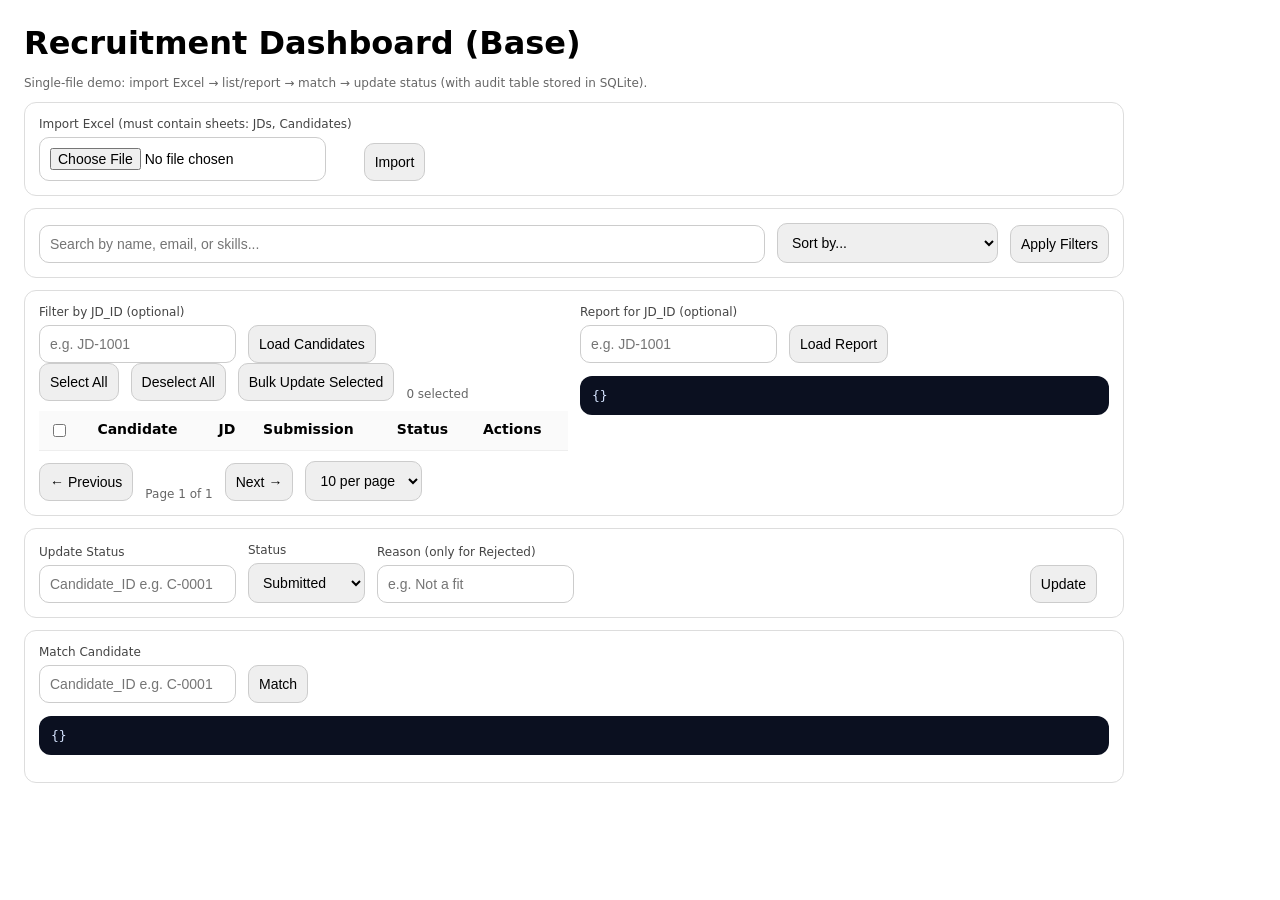
==== index.html @ 13f99e94 "input data" ====
<!doctype html>
<html lang="en">
<head>
  <meta charset="utf-8"/>
  <meta name="viewport" content="width=device-width, initial-scale=1"/>
  <title>Recruitment Dashboard (Base)</title>
  <link rel="stylesheet" href="styles.css">
</head>
<body>
  <h1>Recruitment Dashboard (Base)</h1>
  <div class="muted">Single-file demo: import Excel → list/report → match → update status (with audit table stored in SQLite).</div>

  <div class="card">
    <div class="row">
      <div>
        <label>Import Excel (must contain sheets: JDs, Candidates)</label>
        <input type="file" id="excelFile" accept=".xlsx"/>
      </div>
      <button onclick="importExcel()">Import</button>
      <span id="importResult" class="muted"></span>
    </div>
  </div>

  <!-- Bug: 搜索框没有防抖功能 -->
  <div class="card">
    <div class="row">
      <input id="searchBox" placeholder="Search by name, email, or skills..." style="flex:1"/>
      <select id="sortBy">
        <option value="">Sort by...</option>
        <option value="date_asc">Submission Date (Old First)</option>
        <option value="date_desc">Submission Date (New First)</option>
        <option value="status">Status</option>
        <option value="id">Candidate ID</option>
      </select>
      <button onclick="loadCandidates()">Apply Filters</button>
    </div>
  </div>

  <div class="card grid2">
    <div>
      <div class="row">
        <div>
          <label>Filter by JD_ID (optional)</label>
          <input id="jdFilter" placeholder="e.g. JD-1001"/>
        </div>
        <button onclick="loadCandidates()">Load Candidates</button>
      </div>
      <!-- Bug: 批量操作 UI 但后端支持不完整 -->
      <div class="row" style="margin-bottom: 10px">
        <button onclick="selectAll()">Select All</button>
        <button onclick="deselectAll()">Deselect All</button>
        <button onclick="bulkUpdate()">Bulk Update Selected</button>
        <span id="selectedCount" class="muted">0 selected</span>
      </div>
      
      <table id="candTable">
        <thead>
          <tr>
            <th><input type="checkbox" id="selectAllCheckbox" onclick="toggleSelectAll()"/></th>
            <th>Candidate</th>
            <th>JD</th>
            <th>Submission</th>
            <th>Status</th>
            <th>Actions</th>
          </tr>
        </thead>
        <tbody></tbody>
      </table>
      
      <!-- Bug: 分页控制但没有实现 -->
      <div class="row" style="margin-top: 10px">
        <button onclick="prevPage()">← Previous</button>
        <span id="pageInfo" class="muted">Page 1 of 1</span>
        <button onclick="nextPage()">Next →</button>
        <select id="pageSize">
          <option value="10">10 per page</option>
          <option value="25">25 per page</option>
          <option value="50">50 per page</option>
        </select>
      </div>
    </div>

    <div>
      <div class="row">
        <div>
          <label>Report for JD_ID (optional)</label>
          <input id="jdReport" placeholder="e.g. JD-1001"/>
        </div>
        <button onclick="loadReport()">Load Report</button>
      </div>
      <pre id="reportBox">{}</pre>
    </div>
  </div>

  <div class="card">
    <div class="row">
      <div>
        <label>Update Status</label>
        <input id="updCandidate" placeholder="Candidate_ID e.g. C-0001"/>
      </div>
      <div>
        <label>Status</label>
        <select id="updStatus">
          <option>Submitted</option>
          <option>Interviewing</option>
          <option>Rejected</option>
          <option>Accepted</option>
        </select>
      </div>
      <div style="flex:1;min-width:280px">
        <label>Reason (only for Rejected)</label>
        <input id="updReason" placeholder="e.g. Not a fit"/>
      </div>
      <button onclick="updateStatus()">Update</button>
      <span id="updResult" class="muted"></span>
    </div>
  </div>

  <div class="card">
    <div class="row">
      <div>
        <label>Match Candidate</label>
        <input id="matchCandidate" placeholder="Candidate_ID e.g. C-0001"/>
      </div>
      <button onclick="doMatch()">Match</button>
    </div>
    <pre id="matchBox">{}</pre>
  </div>

  <script src="script.js"></script>
</body>
</html>
---- styles.css ----
body {
  font-family: system-ui, -apple-system, Segoe UI, Roboto, Arial, sans-serif;
  margin: 24px;
  max-width: 1100px;
}

h1 {
  margin: 0 0 14px 0;
}

.row {
  display: flex;
  gap: 12px;
  flex-wrap: wrap;
  align-items: flex-end;
}

.card {
  border: 1px solid #ddd;
  border-radius: 12px;
  padding: 14px;
  margin: 12px 0;
}

label {
  display: block;
  font-size: 12px;
  color: #444;
  margin-bottom: 6px;
}

input, select, button {
  padding: 10px;
  border-radius: 10px;
  border: 1px solid #ccc;
  font-size: 14px;
}

button {
  cursor: pointer;
}

table {
  border-collapse: collapse;
  width: 100%;
  margin-top: 10px;
}

th, td {
  border-bottom: 1px solid #eee;
  padding: 10px;
  text-align: left;
  font-size: 14px;
  vertical-align: top;
}

th {
  background: #fafafa;
}

.muted {
  color: #666;
  font-size: 12px;
}

.pill {
  display: inline-block;
  padding: 3px 10px;
  border-radius: 999px;
  border: 1px solid #ddd;
  font-size: 12px;
}

.actions {
  display: flex;
  gap: 8px;
  flex-wrap: wrap;
}

pre {
  background: #0b1020;
  color: #d6e4ff;
  border-radius: 12px;
  padding: 12px;
  overflow: auto;
}

.grid2 {
  display: grid;
  grid-template-columns: 1fr 1fr;
  gap: 12px;
}

@media (max-width: 900px) {
  .grid2 {
    grid-template-columns: 1fr;
  }
}
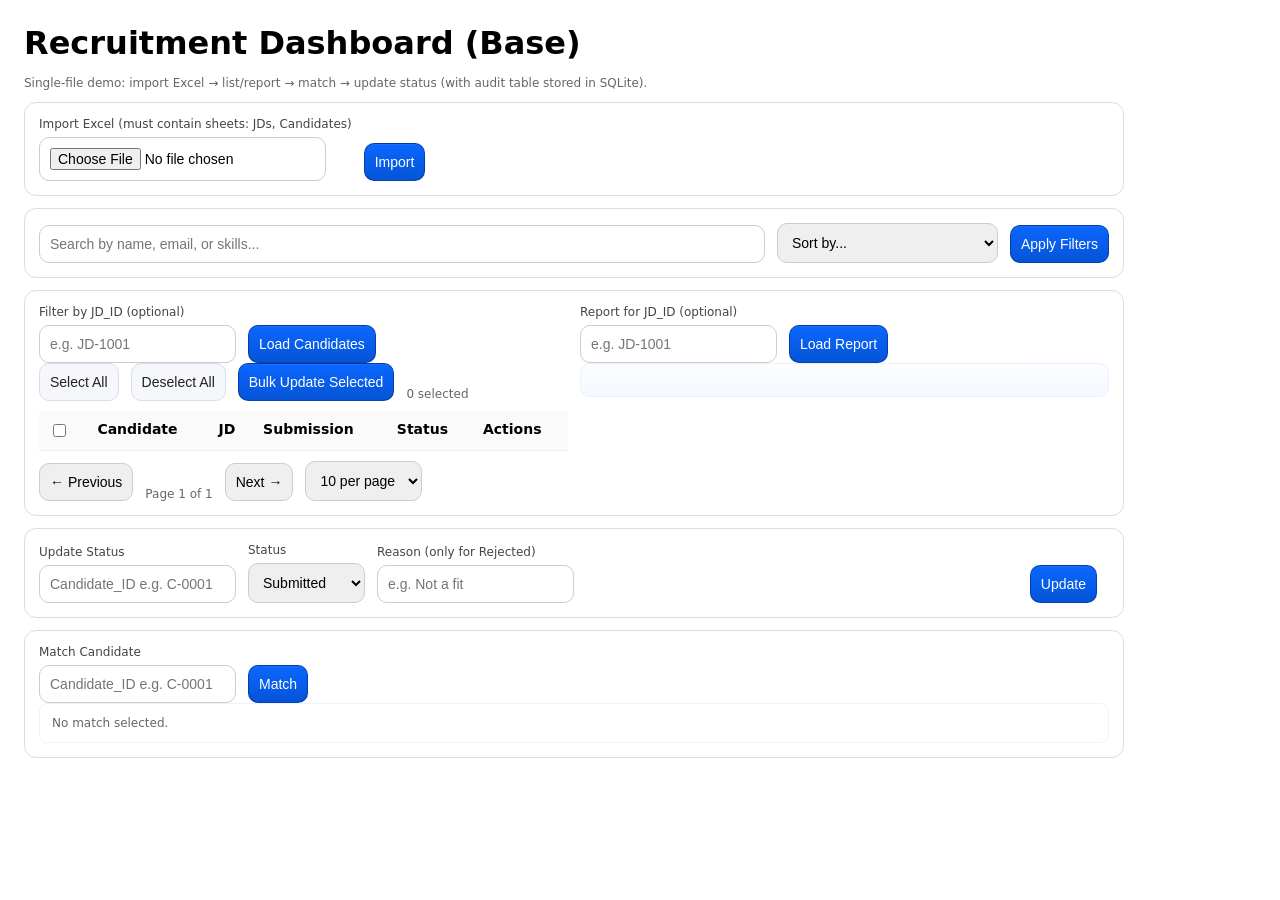
==== commit 7682a327: "oswe-mini-uiberry-1211" ====
--- a/index.html
+++ b/index.html
@@ -16,7 +16,7 @@
         <label>Import Excel (must contain sheets: JDs, Candidates)</label>
         <input type="file" id="excelFile" accept=".xlsx"/>
       </div>
-      <button onclick="importExcel()">Import</button>
+      <button class="primary" onclick="importExcel()">Import</button>
       <span id="importResult" class="muted"></span>
     </div>
   </div>
@@ -32,7 +32,7 @@
         <option value="status">Status</option>
         <option value="id">Candidate ID</option>
       </select>
-      <button onclick="loadCandidates()">Apply Filters</button>
+      <button class="primary" onclick="loadCandidates()">Apply Filters</button>
     </div>
   </div>
 
@@ -43,13 +43,13 @@
           <label>Filter by JD_ID (optional)</label>
           <input id="jdFilter" placeholder="e.g. JD-1001"/>
         </div>
-        <button onclick="loadCandidates()">Load Candidates</button>
+        <button class="primary" onclick="loadCandidates()">Load Candidates</button>
       </div>
       <!-- Bug: 批量操作 UI 但后端支持不完整 -->
       <div class="row" style="margin-bottom: 10px">
-        <button onclick="selectAll()">Select All</button>
-        <button onclick="deselectAll()">Deselect All</button>
-        <button onclick="bulkUpdate()">Bulk Update Selected</button>
+        <button class="secondary" onclick="selectAll()">Select All</button>
+        <button class="secondary" onclick="deselectAll()">Deselect All</button>
+        <button class="primary" onclick="bulkUpdate()">Bulk Update Selected</button>
         <span id="selectedCount" class="muted">0 selected</span>
       </div>
       
@@ -86,9 +86,14 @@
           <label>Report for JD_ID (optional)</label>
           <input id="jdReport" placeholder="e.g. JD-1001"/>
         </div>
-        <button onclick="loadReport()">Load Report</button>
+        <button class="primary" onclick="loadReport()">Load Report</button>
+        <div id="reportMeta" class="muted" style="margin-left:8px"></div>
       </div>
-      <pre id="reportBox">{}</pre>
+
+      <div id="reportBox" class="reportBox">
+        <div id="statusSummary"></div>
+        <div id="submissionTrend" class="muted" style="margin-top:8px;font-size:13px"></div>
+      </div>
     </div>
   </div>
 
@@ -111,7 +116,8 @@
         <label>Reason (only for Rejected)</label>
         <input id="updReason" placeholder="e.g. Not a fit"/>
       </div>
-      <button onclick="updateStatus()">Update</button>
+      <button class="primary" onclick="updateStatus()">Update</button>
+      <span id="updSpinner" style="display:none;margin-left:8px">⏳</span>
       <span id="updResult" class="muted"></span>
     </div>
   </div>
@@ -122,9 +128,10 @@
         <label>Match Candidate</label>
         <input id="matchCandidate" placeholder="Candidate_ID e.g. C-0001"/>
       </div>
-      <button onclick="doMatch()">Match</button>
+      <button class="primary" onclick="doMatch()">Match</button>
+      <div id="matchMsg" class="muted" style="margin-left:8px"></div>
     </div>
-    <pre id="matchBox">{}</pre>
+    <div id="matchBox" class="matchBox muted" style="padding:12px">No match selected.</div>
   </div>
 
   <script src="script.js"></script>
--- a/styles.css
+++ b/styles.css
@@ -39,6 +39,37 @@
 button {
   cursor: pointer;
 }
+
+/* Button variants to improve hierarchy and layout */
+button.primary {
+  background: linear-gradient(180deg,#0b67ff,#0554d6);
+  color: #fff;
+  border: 1px solid rgba(3,43,128,0.6);
+  box-shadow: 0 1px 0 rgba(255,255,255,0.05) inset;
+}
+button.secondary {
+  background: #f6f7fb;
+  color: #222;
+  border: 1px solid #d7dcef;
+}
+
+/* Status pill colors */
+.pill.status-Submitted { background: #e8f0ff; color:#1b4ed6; border-color: rgba(27,78,214,0.15)}
+.pill.status-Interviewing { background: #fff7e6; color:#a86b00; border-color: rgba(168,107,0,0.12)}
+.pill.status-Rejected { background: #ffecec; color:#b60000; border-color: rgba(182,0,0,0.12)}
+.pill.status-Accepted { background: #ecffef; color:#04660f; border-color: rgba(4,102,15,0.12)}
+
+.reportBox {
+  background: linear-gradient(180deg,#fbfdff,#f5f8ff);
+  border: 1px solid #e9f0ff;
+  padding: 12px;
+  border-radius: 10px;
+}
+.matchBox { background: #fff; border:1px solid #eef3ff; border-radius:8px }
+
+/* Simple progress bar used in match view */
+.progress { height: 12px; background: #eef2ff; border-radius: 8px; overflow: hidden; margin-top:6px }
+.progress .fill { height: 12px; background: linear-gradient(90deg,#2b8cff,#0b67ff); width: 0%; }
 
 table {
   border-collapse: collapse;
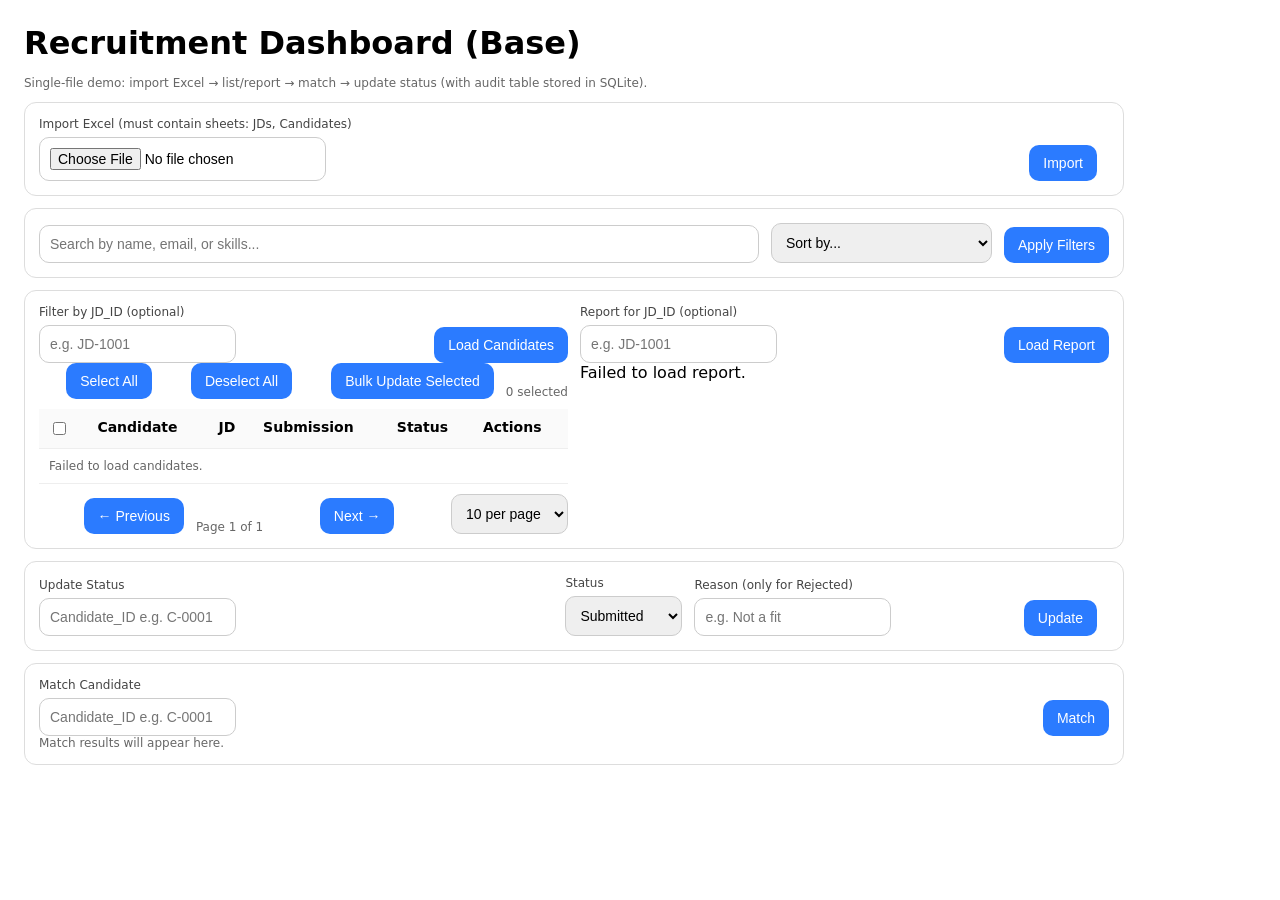
==== commit e75af926: "oswe-mini-prime-new" ====
--- a/index.html
+++ b/index.html
@@ -16,7 +16,7 @@
         <label>Import Excel (must contain sheets: JDs, Candidates)</label>
         <input type="file" id="excelFile" accept=".xlsx"/>
       </div>
-      <button class="primary" onclick="importExcel()">Import</button>
+      <button onclick="importExcel()">Import</button>
       <span id="importResult" class="muted"></span>
     </div>
   </div>
@@ -32,7 +32,7 @@
         <option value="status">Status</option>
         <option value="id">Candidate ID</option>
       </select>
-      <button class="primary" onclick="loadCandidates()">Apply Filters</button>
+      <button onclick="loadCandidates()">Apply Filters</button>
     </div>
   </div>
 
@@ -43,13 +43,13 @@
           <label>Filter by JD_ID (optional)</label>
           <input id="jdFilter" placeholder="e.g. JD-1001"/>
         </div>
-        <button class="primary" onclick="loadCandidates()">Load Candidates</button>
+        <button onclick="loadCandidates()">Load Candidates</button>
       </div>
       <!-- Bug: 批量操作 UI 但后端支持不完整 -->
       <div class="row" style="margin-bottom: 10px">
-        <button class="secondary" onclick="selectAll()">Select All</button>
-        <button class="secondary" onclick="deselectAll()">Deselect All</button>
-        <button class="primary" onclick="bulkUpdate()">Bulk Update Selected</button>
+        <button onclick="selectAll()">Select All</button>
+        <button onclick="deselectAll()">Deselect All</button>
+        <button onclick="bulkUpdate()">Bulk Update Selected</button>
         <span id="selectedCount" class="muted">0 selected</span>
       </div>
       
@@ -86,14 +86,9 @@
           <label>Report for JD_ID (optional)</label>
           <input id="jdReport" placeholder="e.g. JD-1001"/>
         </div>
-        <button class="primary" onclick="loadReport()">Load Report</button>
-        <div id="reportMeta" class="muted" style="margin-left:8px"></div>
+        <button onclick="loadReport()">Load Report</button>
       </div>
-
-      <div id="reportBox" class="reportBox">
-        <div id="statusSummary"></div>
-        <div id="submissionTrend" class="muted" style="margin-top:8px;font-size:13px"></div>
-      </div>
+      <div id="reportBox" class="report-box"><div class="muted">Report will render here.</div></div>
     </div>
   </div>
 
@@ -116,8 +111,7 @@
         <label>Reason (only for Rejected)</label>
         <input id="updReason" placeholder="e.g. Not a fit"/>
       </div>
-      <button class="primary" onclick="updateStatus()">Update</button>
-      <span id="updSpinner" style="display:none;margin-left:8px">⏳</span>
+      <button onclick="updateStatus()">Update</button>
       <span id="updResult" class="muted"></span>
     </div>
   </div>
@@ -128,10 +122,9 @@
         <label>Match Candidate</label>
         <input id="matchCandidate" placeholder="Candidate_ID e.g. C-0001"/>
       </div>
-      <button class="primary" onclick="doMatch()">Match</button>
-      <div id="matchMsg" class="muted" style="margin-left:8px"></div>
+      <button onclick="doMatch()">Match</button>
     </div>
-    <div id="matchBox" class="matchBox muted" style="padding:12px">No match selected.</div>
+    <div id="matchBox" class="match-box"><div class="muted">Match results will appear here.</div></div>
   </div>
 
   <script src="script.js"></script>
--- a/styles.css
+++ b/styles.css
@@ -38,43 +38,43 @@
 
 button {
   cursor: pointer;
-}
-
-/* Button variants to improve hierarchy and layout */
-button.primary {
-  background: linear-gradient(180deg,#0b67ff,#0554d6);
+  border: none;
+  background: #2b7bff;
   color: #fff;
-  border: 1px solid rgba(3,43,128,0.6);
-  box-shadow: 0 1px 0 rgba(255,255,255,0.05) inset;
-}
-button.secondary {
-  background: #f6f7fb;
-  color: #222;
-  border: 1px solid #d7dcef;
-}
-
-/* Status pill colors */
-.pill.status-Submitted { background: #e8f0ff; color:#1b4ed6; border-color: rgba(27,78,214,0.15)}
-.pill.status-Interviewing { background: #fff7e6; color:#a86b00; border-color: rgba(168,107,0,0.12)}
-.pill.status-Rejected { background: #ffecec; color:#b60000; border-color: rgba(182,0,0,0.12)}
-.pill.status-Accepted { background: #ecffef; color:#04660f; border-color: rgba(4,102,15,0.12)}
-
-.reportBox {
-  background: linear-gradient(180deg,#fbfdff,#f5f8ff);
-  border: 1px solid #e9f0ff;
-  padding: 12px;
+  padding: 10px 14px;
   border-radius: 10px;
 }
-.matchBox { background: #fff; border:1px solid #eef3ff; border-radius:8px }
-
-/* Simple progress bar used in match view */
-.progress { height: 12px; background: #eef2ff; border-radius: 8px; overflow: hidden; margin-top:6px }
-.progress .fill { height: 12px; background: linear-gradient(90deg,#2b8cff,#0b67ff); width: 0%; }
+button.btn-small {
+  padding: 6px 10px;
+  background: #f4f6f9;
+  color: #111;
+  border: 1px solid #dfe6f2;
+}
 
 table {
   border-collapse: collapse;
   width: 100%;
   margin-top: 10px;
+}
+
+/* Status badge colors */
+.status-badge.status-submitted { background: #e7f0ff; color: #0b63ff; border: 1px solid rgba(43,123,255,0.15); }
+.status-badge.status-interviewing { background: #fff7e5; color: #b57f00; border: 1px solid rgba(246,201,69,0.15); }
+.status-badge.status-rejected { background: #ffecec; color: #c5292a; border: 1px solid rgba(255,90,95,0.15); }
+.status-badge.status-accepted { background: #eaffef; color: #0b9b3b; border: 1px solid rgba(51,204,102,0.15); }
+
+/* Progress bar */
+.progress { background: #f1f4f8; border-radius: 6px; height: 10px; overflow: hidden; }
+.progress-bar { height: 10px; background: linear-gradient(90deg,#2b7bff,#7ac0ff); border-radius: 6px; }
+
+.inline-error { color: #c5292a; font-size: 13px; }
+
+/* Improve button grouping in controls */
+.row > button, .row > select { margin-left: auto; }
+.row > div:first-child { flex: 1 1 auto; }
+
+@media (max-width: 900px) {
+  .row > button, .row > select { margin-left: 0; }
 }
 
 th, td {
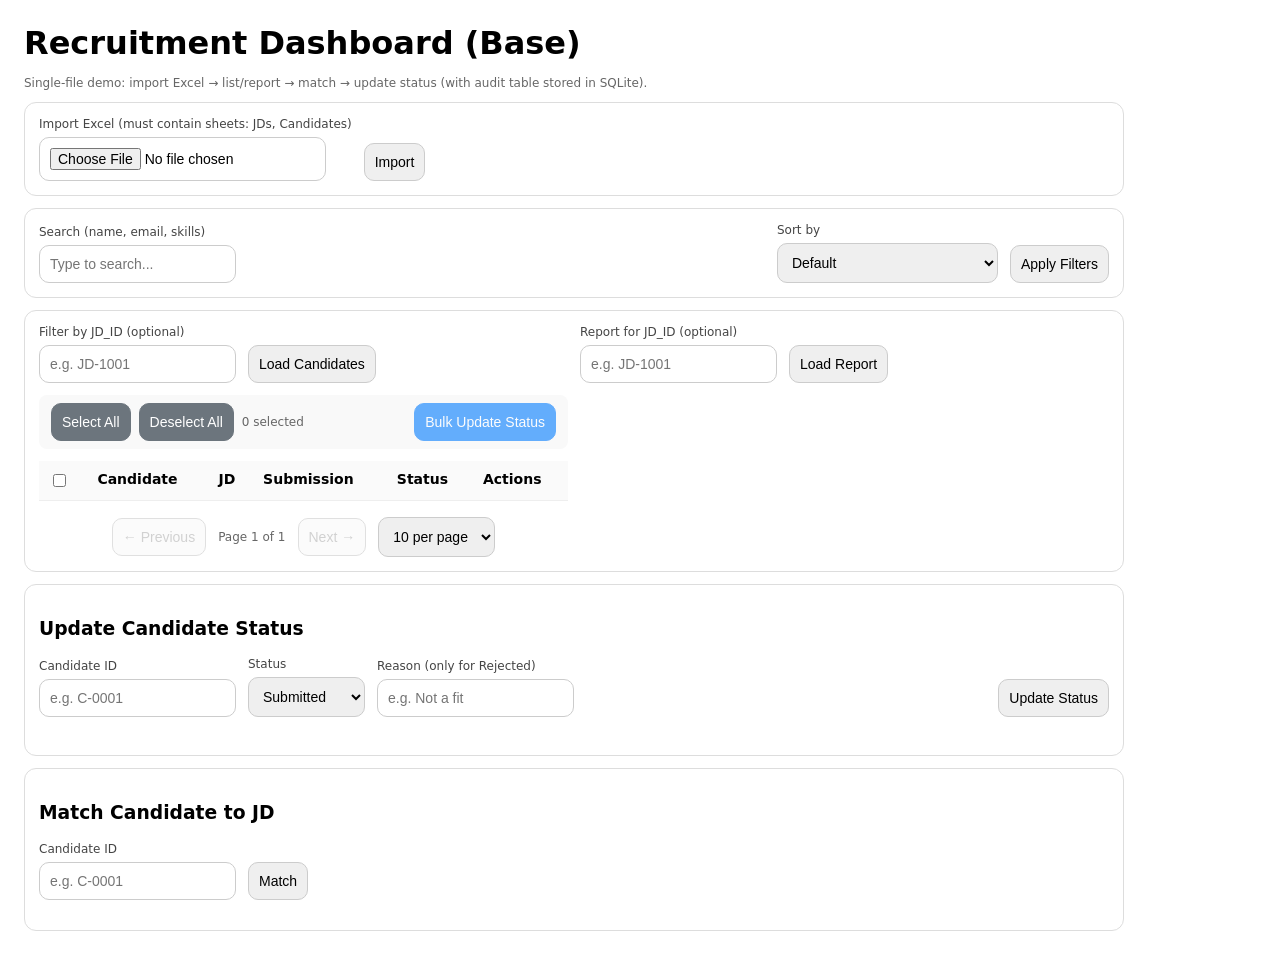
==== commit d248d9bb: "grok-fast" ====
--- a/index.html
+++ b/index.html
@@ -24,15 +24,21 @@
   <!-- Bug: 搜索框没有防抖功能 -->
   <div class="card">
     <div class="row">
-      <input id="searchBox" placeholder="Search by name, email, or skills..." style="flex:1"/>
-      <select id="sortBy">
-        <option value="">Sort by...</option>
-        <option value="date_asc">Submission Date (Old First)</option>
-        <option value="date_desc">Submission Date (New First)</option>
-        <option value="status">Status</option>
-        <option value="id">Candidate ID</option>
-      </select>
-      <button onclick="loadCandidates()">Apply Filters</button>
+      <div style="flex:1; min-width: 200px;">
+        <label>Search (name, email, skills)</label>
+        <input id="searchBox" placeholder="Type to search..." />
+      </div>
+      <div>
+        <label>Sort by</label>
+        <select id="sortBy">
+          <option value="">Default</option>
+          <option value="date_asc">Submission Date (Old First)</option>
+          <option value="date_desc">Submission Date (New First)</option>
+          <option value="status">Status</option>
+          <option value="id">Candidate ID</option>
+        </select>
+      </div>
+      <button id="applyFiltersBtn" onclick="applyFilters()">Apply Filters</button>
     </div>
   </div>
 
@@ -43,14 +49,24 @@
           <label>Filter by JD_ID (optional)</label>
           <input id="jdFilter" placeholder="e.g. JD-1001"/>
         </div>
-        <button onclick="loadCandidates()">Load Candidates</button>
+        <button id="loadCandidatesBtn" onclick="loadCandidates()">Load Candidates</button>
       </div>
-      <!-- Bug: 批量操作 UI 但后端支持不完整 -->
-      <div class="row" style="margin-bottom: 10px">
-        <button onclick="selectAll()">Select All</button>
-        <button onclick="deselectAll()">Deselect All</button>
-        <button onclick="bulkUpdate()">Bulk Update Selected</button>
-        <span id="selectedCount" class="muted">0 selected</span>
+      
+      <!-- Redesigned button layout for better UX -->
+      <div class="action-bar">
+        <div class="action-group">
+          <button id="selectAllBtn" onclick="selectAll()" class="secondary">Select All</button>
+          <button id="deselectAllBtn" onclick="deselectAll()" class="secondary">Deselect All</button>
+          <span id="selectedCount" class="muted">0 selected</span>
+        </div>
+        <div class="action-group">
+          <button id="bulkUpdateBtn" onclick="bulkUpdate()" class="primary" disabled>Bulk Update Status</button>
+        </div>
+      </div>
+      
+      <div id="loadingIndicator" class="loading" style="display:none;">Loading candidates...</div>
+      <div id="emptyState" class="empty-state" style="display:none;">
+        <p>No candidates found matching your criteria.</p>
       </div>
       
       <table id="candTable">
@@ -68,11 +84,11 @@
       </table>
       
       <!-- Bug: 分页控制但没有实现 -->
-      <div class="row" style="margin-top: 10px">
-        <button onclick="prevPage()">← Previous</button>
+      <div class="pagination">
+        <button id="prevPageBtn" onclick="prevPage()" disabled>← Previous</button>
         <span id="pageInfo" class="muted">Page 1 of 1</span>
-        <button onclick="nextPage()">Next →</button>
-        <select id="pageSize">
+        <button id="nextPageBtn" onclick="nextPage()" disabled>Next →</button>
+        <select id="pageSize" onchange="changePageSize()">
           <option value="10">10 per page</option>
           <option value="25">25 per page</option>
           <option value="50">50 per page</option>
@@ -86,17 +102,18 @@
           <label>Report for JD_ID (optional)</label>
           <input id="jdReport" placeholder="e.g. JD-1001"/>
         </div>
-        <button onclick="loadReport()">Load Report</button>
+        <button id="loadReportBtn" onclick="loadReport()">Load Report</button>
       </div>
-      <div id="reportBox" class="report-box"><div class="muted">Report will render here.</div></div>
+      <div id="reportDisplay" class="report-display"></div>
     </div>
   </div>
 
   <div class="card">
+    <h3>Update Candidate Status</h3>
     <div class="row">
       <div>
-        <label>Update Status</label>
-        <input id="updCandidate" placeholder="Candidate_ID e.g. C-0001"/>
+        <label>Candidate ID</label>
+        <input id="updCandidate" placeholder="e.g. C-0001"/>
       </div>
       <div>
         <label>Status</label>
@@ -111,20 +128,21 @@
         <label>Reason (only for Rejected)</label>
         <input id="updReason" placeholder="e.g. Not a fit"/>
       </div>
-      <button onclick="updateStatus()">Update</button>
-      <span id="updResult" class="muted"></span>
+      <button id="updateStatusBtn" onclick="updateStatus()">Update Status</button>
     </div>
+    <div id="updResult" class="result-message"></div>
   </div>
 
   <div class="card">
+    <h3>Match Candidate to JD</h3>
     <div class="row">
       <div>
-        <label>Match Candidate</label>
-        <input id="matchCandidate" placeholder="Candidate_ID e.g. C-0001"/>
+        <label>Candidate ID</label>
+        <input id="matchCandidate" placeholder="e.g. C-0001"/>
       </div>
-      <button onclick="doMatch()">Match</button>
+      <button id="doMatchBtn" onclick="doMatch()">Match</button>
     </div>
-    <div id="matchBox" class="match-box"><div class="muted">Match results will appear here.</div></div>
+    <div id="matchResult" class="match-display"></div>
   </div>
 
   <script src="script.js"></script>
--- a/styles.css
+++ b/styles.css
@@ -38,43 +38,12 @@
 
 button {
   cursor: pointer;
-  border: none;
-  background: #2b7bff;
-  color: #fff;
-  padding: 10px 14px;
-  border-radius: 10px;
-}
-button.btn-small {
-  padding: 6px 10px;
-  background: #f4f6f9;
-  color: #111;
-  border: 1px solid #dfe6f2;
 }
 
 table {
   border-collapse: collapse;
   width: 100%;
   margin-top: 10px;
-}
-
-/* Status badge colors */
-.status-badge.status-submitted { background: #e7f0ff; color: #0b63ff; border: 1px solid rgba(43,123,255,0.15); }
-.status-badge.status-interviewing { background: #fff7e5; color: #b57f00; border: 1px solid rgba(246,201,69,0.15); }
-.status-badge.status-rejected { background: #ffecec; color: #c5292a; border: 1px solid rgba(255,90,95,0.15); }
-.status-badge.status-accepted { background: #eaffef; color: #0b9b3b; border: 1px solid rgba(51,204,102,0.15); }
-
-/* Progress bar */
-.progress { background: #f1f4f8; border-radius: 6px; height: 10px; overflow: hidden; }
-.progress-bar { height: 10px; background: linear-gradient(90deg,#2b7bff,#7ac0ff); border-radius: 6px; }
-
-.inline-error { color: #c5292a; font-size: 13px; }
-
-/* Improve button grouping in controls */
-.row > button, .row > select { margin-left: auto; }
-.row > div:first-child { flex: 1 1 auto; }
-
-@media (max-width: 900px) {
-  .row > button, .row > select { margin-left: 0; }
 }
 
 th, td {
@@ -101,6 +70,11 @@
   border: 1px solid #ddd;
   font-size: 12px;
 }
+
+.status-submitted { background: #e3f2fd; color: #1565c0; border-color: #1565c0; }
+.status-interviewing { background: #fff3e0; color: #f57c00; border-color: #f57c00; }
+.status-rejected { background: #ffebee; color: #c62828; border-color: #c62828; }
+.status-accepted { background: #e8f5e8; color: #2e7d32; border-color: #2e7d32; }
 
 .actions {
   display: flex;
@@ -122,8 +96,148 @@
   gap: 12px;
 }
 
-@media (max-width: 900px) {
-  .grid2 {
-    grid-template-columns: 1fr;
-  }
-}
+.action-bar {
+  display: flex;
+  justify-content: space-between;
+  align-items: center;
+  margin: 12px 0;
+  padding: 8px 12px;
+  background: #f9f9f9;
+  border-radius: 8px;
+}
+
+.action-group {
+  display: flex;
+  gap: 8px;
+  align-items: center;
+}
+
+button.primary {
+  background: #007bff;
+  color: white;
+  border: 1px solid #007bff;
+}
+
+button.secondary {
+  background: #6c757d;
+  color: white;
+  border: 1px solid #6c757d;
+}
+
+button:disabled {
+  opacity: 0.6;
+  cursor: not-allowed;
+}
+
+.loading {
+  text-align: center;
+  padding: 20px;
+  color: #666;
+}
+
+.empty-state {
+  text-align: center;
+  padding: 40px 20px;
+  color: #666;
+}
+
+.empty-state p {
+  margin: 0;
+  font-size: 16px;
+}
+
+.pagination {
+  display: flex;
+  justify-content: center;
+  align-items: center;
+  gap: 12px;
+  margin-top: 16px;
+}
+
+.result-message {
+  margin-top: 8px;
+  padding: 8px 12px;
+  border-radius: 4px;
+  font-size: 14px;
+}
+
+.result-message.success {
+  background: #d4edda;
+  color: #155724;
+  border: 1px solid #c3e6cb;
+}
+
+.result-message.error {
+  background: #f8d7da;
+  color: #721c24;
+  border: 1px solid #f5c6cb;
+}
+
+.match-display, .report-display {
+  margin-top: 16px;
+}
+
+.match-score {
+  font-size: 24px;
+  font-weight: bold;
+  margin: 8px 0;
+}
+
+.progress-bar {
+  width: 100%;
+  height: 20px;
+  background: #e9ecef;
+  border-radius: 10px;
+  overflow: hidden;
+  margin: 8px 0;
+}
+
+.progress-fill {
+  height: 100%;
+  background: #28a745;
+  transition: width 0.3s ease;
+}
+
+.skill-list {
+  display: flex;
+  flex-wrap: wrap;
+  gap: 4px;
+  margin: 8px 0;
+}
+
+.skill-tag {
+  background: #e9ecef;
+  padding: 2px 8px;
+  border-radius: 12px;
+  font-size: 12px;
+}
+
+.chart-container {
+  margin: 16px 0;
+}
+
+.chart-bar {
+  display: flex;
+  align-items: center;
+  margin: 4px 0;
+}
+
+.chart-label {
+  width: 120px;
+  font-size: 14px;
+}
+
+.chart-bar-fill {
+  flex: 1;
+  height: 24px;
+  background: #007bff;
+  border-radius: 4px;
+  margin: 0 8px;
+  display: flex;
+  align-items: center;
+  justify-content: flex-end;
+  padding-right: 8px;
+  color: white;
+  font-size: 12px;
+  font-weight: bold;
+}
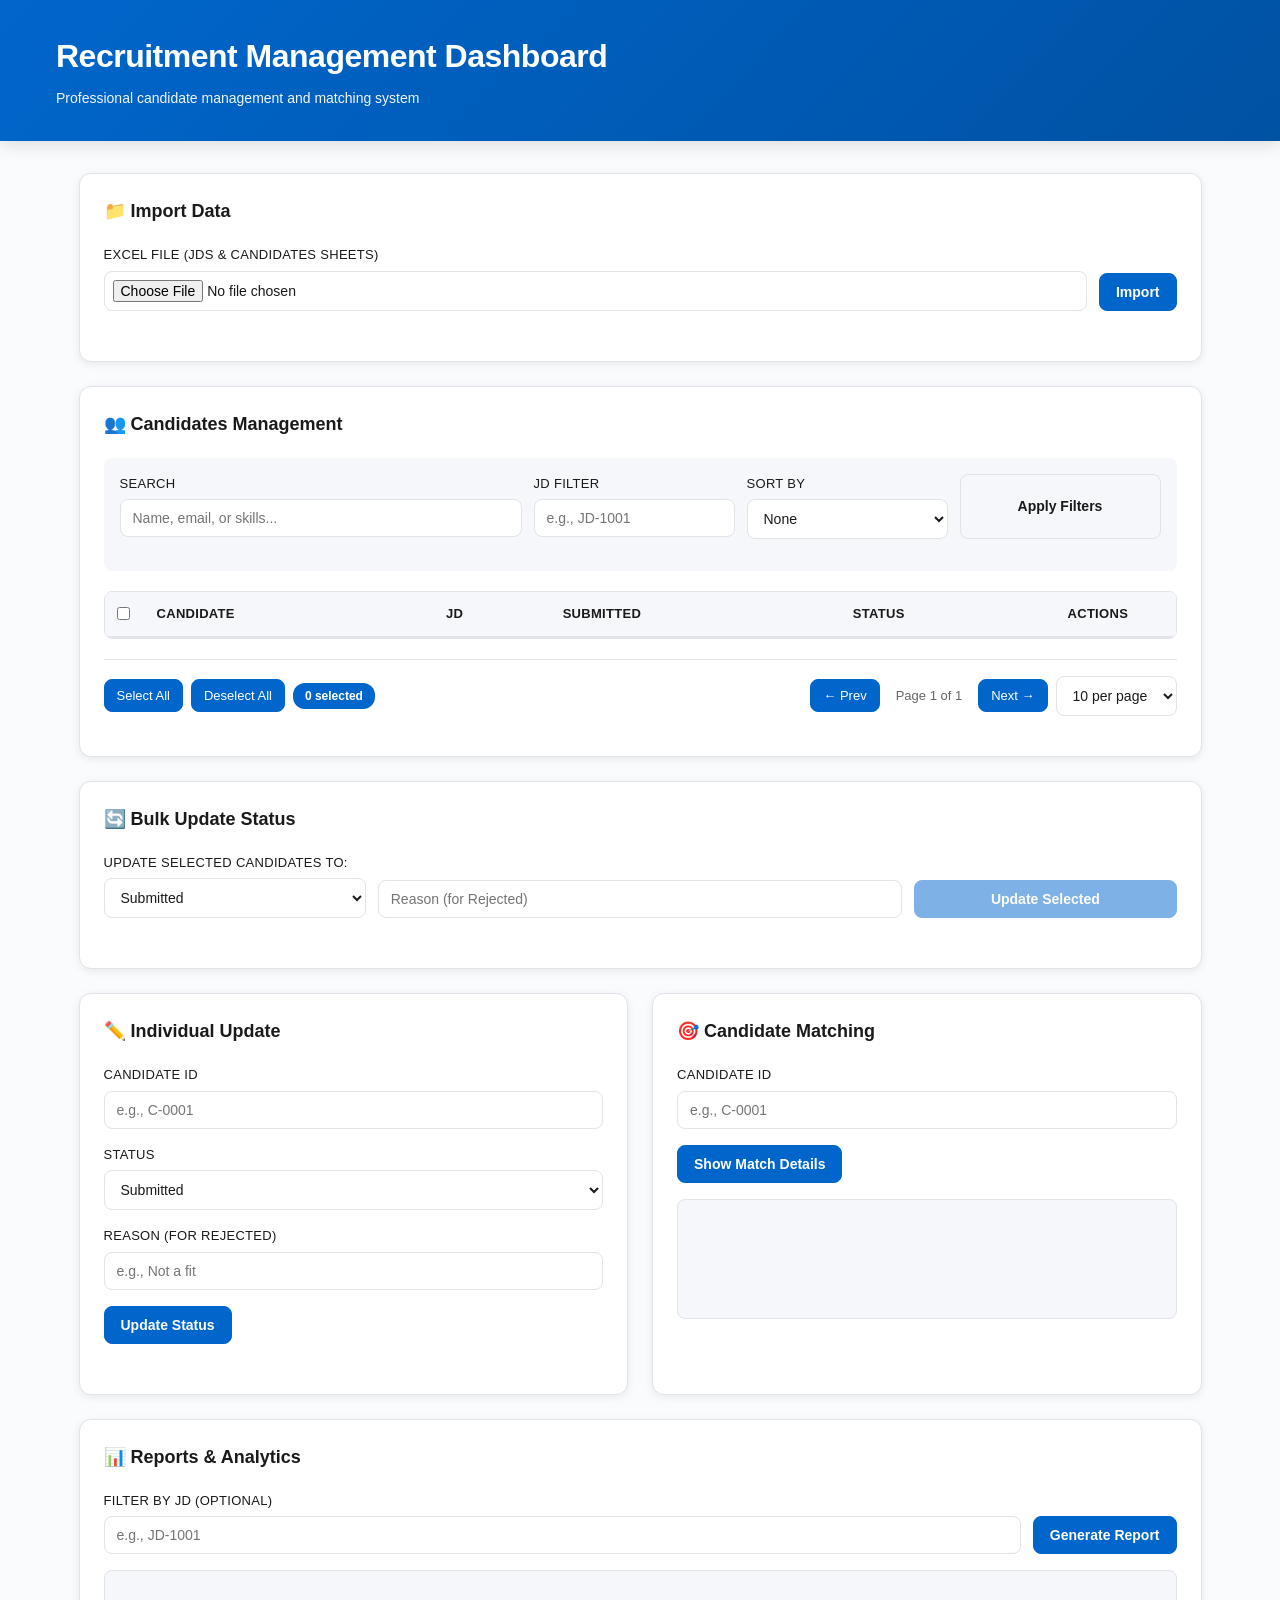
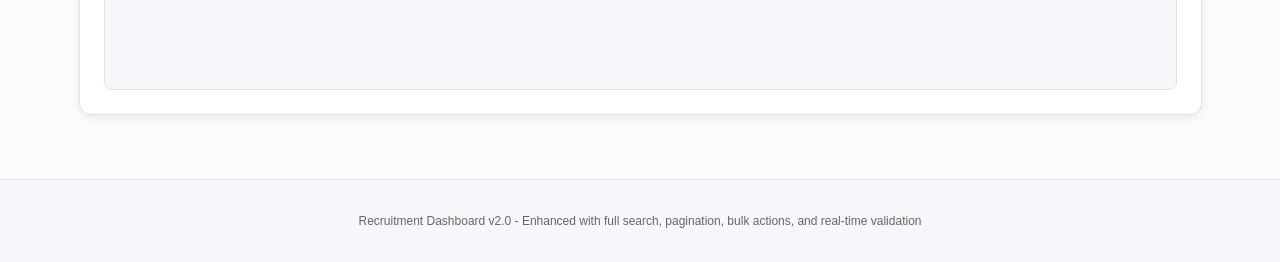
==== commit a1f6b3af: "Claude-haiku-4.5" ====
--- a/index.html
+++ b/index.html
@@ -3,147 +3,178 @@
 <head>
   <meta charset="utf-8"/>
   <meta name="viewport" content="width=device-width, initial-scale=1"/>
-  <title>Recruitment Dashboard (Base)</title>
+  <title>Recruitment Dashboard</title>
   <link rel="stylesheet" href="styles.css">
 </head>
 <body>
-  <h1>Recruitment Dashboard (Base)</h1>
-  <div class="muted">Single-file demo: import Excel → list/report → match → update status (with audit table stored in SQLite).</div>
+  <header class="header">
+    <div class="container">
+      <h1>Recruitment Management Dashboard</h1>
+      <p class="header-subtitle">Professional candidate management and matching system</p>
+    </div>
+  </header>
 
-  <div class="card">
-    <div class="row">
-      <div>
-        <label>Import Excel (must contain sheets: JDs, Candidates)</label>
-        <input type="file" id="excelFile" accept=".xlsx"/>
+  <main class="container">
+    <!-- ========== IMPORT SECTION ========== -->
+    <section class="card" id="importSection">
+      <h2>📁 Import Data</h2>
+      <div class="form-group">
+        <label>Excel File (JDs & Candidates sheets)</label>
+        <div class="input-group">
+          <input type="file" id="excelFile" accept=".xlsx"/>
+          <button class="btn btn-primary" onclick="importExcel()">Import</button>
+        </div>
+        <span id="importResult" class="message"></span>
       </div>
-      <button onclick="importExcel()">Import</button>
-      <span id="importResult" class="muted"></span>
-    </div>
-  </div>
+    </section>
 
-  <!-- Bug: 搜索框没有防抖功能 -->
-  <div class="card">
-    <div class="row">
-      <div style="flex:1; min-width: 200px;">
-        <label>Search (name, email, skills)</label>
-        <input id="searchBox" placeholder="Type to search..." />
-      </div>
-      <div>
-        <label>Sort by</label>
-        <select id="sortBy">
-          <option value="">Default</option>
-          <option value="date_asc">Submission Date (Old First)</option>
-          <option value="date_desc">Submission Date (New First)</option>
-          <option value="status">Status</option>
-          <option value="id">Candidate ID</option>
-        </select>
-      </div>
-      <button id="applyFiltersBtn" onclick="applyFilters()">Apply Filters</button>
-    </div>
-  </div>
-
-  <div class="card grid2">
-    <div>
-      <div class="row">
-        <div>
-          <label>Filter by JD_ID (optional)</label>
-          <input id="jdFilter" placeholder="e.g. JD-1001"/>
-        </div>
-        <button id="loadCandidatesBtn" onclick="loadCandidates()">Load Candidates</button>
-      </div>
+    <!-- ========== CANDIDATES SECTION ========== -->
+    <section class="card">
+      <h2>👥 Candidates Management</h2>
       
-      <!-- Redesigned button layout for better UX -->
-      <div class="action-bar">
-        <div class="action-group">
-          <button id="selectAllBtn" onclick="selectAll()" class="secondary">Select All</button>
-          <button id="deselectAllBtn" onclick="deselectAll()" class="secondary">Deselect All</button>
-          <span id="selectedCount" class="muted">0 selected</span>
-        </div>
-        <div class="action-group">
-          <button id="bulkUpdateBtn" onclick="bulkUpdate()" class="primary" disabled>Bulk Update Status</button>
+      <!-- Filters & Search -->
+      <div class="filters-section">
+        <div class="filter-row">
+          <div class="filter-group">
+            <label>Search</label>
+            <input id="searchBox" 
+              type="text" 
+              placeholder="Name, email, or skills..." 
+              oninput="onSearchInput(event)"
+              aria-label="Search candidates"/>
+          </div>
+          <div class="filter-group">
+            <label>JD Filter</label>
+            <input id="jdFilter" placeholder="e.g., JD-1001"/>
+          </div>
+          <div class="filter-group">
+            <label>Sort By</label>
+            <select id="sortBy" onchange="onSortChange(event)">
+              <option value="">None</option>
+              <option value="date_asc">Date (Old First)</option>
+              <option value="date_desc">Date (New First)</option>
+              <option value="status">Status</option>
+              <option value="id">ID</option>
+            </select>
+          </div>
+          <button class="btn btn-secondary" onclick="applyFilters()">Apply Filters</button>
         </div>
       </div>
-      
-      <div id="loadingIndicator" class="loading" style="display:none;">Loading candidates...</div>
-      <div id="emptyState" class="empty-state" style="display:none;">
-        <p>No candidates found matching your criteria.</p>
+
+      <!-- Candidates Table -->
+      <div class="table-wrapper">
+        <table id="candTable">
+          <thead>
+            <tr>
+              <th width="40">
+                <input type="checkbox" id="selectAllCheckbox" onchange="toggleSelectAll()" title="Select all on page"/>
+              </th>
+              <th>Candidate</th>
+              <th>JD</th>
+              <th>Submitted</th>
+              <th>Status</th>
+              <th width="120">Actions</th>
+            </tr>
+          </thead>
+          <tbody></tbody>
+        </table>
       </div>
-      
-      <table id="candTable">
-        <thead>
-          <tr>
-            <th><input type="checkbox" id="selectAllCheckbox" onclick="toggleSelectAll()"/></th>
-            <th>Candidate</th>
-            <th>JD</th>
-            <th>Submission</th>
-            <th>Status</th>
-            <th>Actions</th>
-          </tr>
-        </thead>
-        <tbody></tbody>
-      </table>
-      
-      <!-- Bug: 分页控制但没有实现 -->
-      <div class="pagination">
-        <button id="prevPageBtn" onclick="prevPage()" disabled>← Previous</button>
-        <span id="pageInfo" class="muted">Page 1 of 1</span>
-        <button id="nextPageBtn" onclick="nextPage()" disabled>Next →</button>
-        <select id="pageSize" onchange="changePageSize()">
-          <option value="10">10 per page</option>
-          <option value="25">25 per page</option>
-          <option value="50">50 per page</option>
-        </select>
+
+      <!-- Pagination & Selection Controls -->
+      <div class="controls-section">
+        <div class="left-controls">
+          <button class="btn btn-small" onclick="selectAll()">Select All</button>
+          <button class="btn btn-small" onclick="deselectAll()">Deselect All</button>
+          <span id="selectedCount" class="badge">0 selected</span>
+        </div>
+
+        <div class="pagination-controls">
+          <button class="btn btn-small" onclick="prevPage()">← Prev</button>
+          <span id="pageInfo" class="page-info">Page 1 of 1</span>
+          <button class="btn btn-small" onclick="nextPage()">Next →</button>
+          <select id="pageSize" onchange="onPageSizeChange(event)">
+            <option value="10">10 per page</option>
+            <option value="25">25 per page</option>
+            <option value="50">50 per page</option>
+          </select>
+        </div>
       </div>
+    </section>
+
+    <!-- ========== BULK UPDATE SECTION ========== -->
+    <section class="card">
+      <h2>🔄 Bulk Update Status</h2>
+      <div class="form-group">
+        <label>Update selected candidates to:</label>
+        <div class="bulk-form">
+          <select id="bulkStatus">
+            <option>Submitted</option>
+            <option>Interviewing</option>
+            <option>Rejected</option>
+            <option>Accepted</option>
+          </select>
+          <input id="bulkReason" placeholder="Reason (for Rejected)" />
+          <button class="btn btn-primary" onclick="bulkUpdate()" disabled title="Select candidates first">Update Selected</button>
+        </div>
+        <span id="updResult" class="message"></span>
+      </div>
+    </section>
+
+    <!-- ========== MAIN GRID ========== -->
+    <div class="grid-2">
+      <!-- ========== INDIVIDUAL UPDATE ========== -->
+      <section class="card">
+        <h2>✏️ Individual Update</h2>
+        <div class="form-group">
+          <label>Candidate ID</label>
+          <input id="updCandidate" placeholder="e.g., C-0001"/>
+        </div>
+        <div class="form-group">
+          <label>Status</label>
+          <select id="updStatus">
+            <option>Submitted</option>
+            <option>Interviewing</option>
+            <option>Rejected</option>
+            <option>Accepted</option>
+          </select>
+        </div>
+        <div class="form-group">
+          <label>Reason (for Rejected)</label>
+          <input id="updReason" placeholder="e.g., Not a fit"/>
+        </div>
+        <button class="btn btn-primary" onclick="updateStatus()">Update Status</button>
+        <span id="updResult" class="message"></span>
+      </section>
+
+      <!-- ========== MATCH FUNCTIONALITY ========== -->
+      <section class="card">
+        <h2>🎯 Candidate Matching</h2>
+        <div class="form-group">
+          <label>Candidate ID</label>
+          <input id="matchCandidate" placeholder="e.g., C-0001"/>
+        </div>
+        <button class="btn btn-primary" onclick="doMatch()">Show Match Details</button>
+        <div id="matchBox" class="result-box"></div>
+      </section>
     </div>
 
-    <div>
-      <div class="row">
-        <div>
-          <label>Report for JD_ID (optional)</label>
-          <input id="jdReport" placeholder="e.g. JD-1001"/>
+    <!-- ========== REPORTS SECTION ========== -->
+    <section class="card">
+      <h2>📊 Reports & Analytics</h2>
+      <div class="form-group">
+        <label>Filter by JD (optional)</label>
+        <div class="input-group">
+          <input id="jdReport" placeholder="e.g., JD-1001"/>
+          <button class="btn btn-primary" onclick="loadReport()">Generate Report</button>
         </div>
-        <button id="loadReportBtn" onclick="loadReport()">Load Report</button>
       </div>
-      <div id="reportDisplay" class="report-display"></div>
-    </div>
-  </div>
+      <div id="reportBox" class="result-box"></div>
+    </section>
+  </main>
 
-  <div class="card">
-    <h3>Update Candidate Status</h3>
-    <div class="row">
-      <div>
-        <label>Candidate ID</label>
-        <input id="updCandidate" placeholder="e.g. C-0001"/>
-      </div>
-      <div>
-        <label>Status</label>
-        <select id="updStatus">
-          <option>Submitted</option>
-          <option>Interviewing</option>
-          <option>Rejected</option>
-          <option>Accepted</option>
-        </select>
-      </div>
-      <div style="flex:1;min-width:280px">
-        <label>Reason (only for Rejected)</label>
-        <input id="updReason" placeholder="e.g. Not a fit"/>
-      </div>
-      <button id="updateStatusBtn" onclick="updateStatus()">Update Status</button>
-    </div>
-    <div id="updResult" class="result-message"></div>
-  </div>
-
-  <div class="card">
-    <h3>Match Candidate to JD</h3>
-    <div class="row">
-      <div>
-        <label>Candidate ID</label>
-        <input id="matchCandidate" placeholder="e.g. C-0001"/>
-      </div>
-      <button id="doMatchBtn" onclick="doMatch()">Match</button>
-    </div>
-    <div id="matchResult" class="match-display"></div>
-  </div>
+  <footer class="footer">
+    <p>Recruitment Dashboard v2.0 - Enhanced with full search, pagination, bulk actions, and real-time validation</p>
+  </footer>
 
   <script src="script.js"></script>
 </body>
--- a/styles.css
+++ b/styles.css
@@ -1,243 +1,782 @@
+/* ============================================================================
+   Recruitment Dashboard - Professional Styling
+   ============================================================================ */
+
+:root {
+  --primary: #0066cc;
+  --secondary: #666;
+  --success: #009900;
+  --warning: #ffb81c;
+  --danger: #cc0000;
+  --light-bg: #f5f7fa;
+  --border-color: #e0e3e8;
+  --text-dark: #1a1a1a;
+  --text-muted: #666;
+  --shadow: 0 2px 8px rgba(0,0,0,0.08);
+  --shadow-lg: 0 4px 16px rgba(0,0,0,0.12);
+}
+
+/* ============================================================================
+   Global Styles
+   ============================================================================ */
+
+* {
+  box-sizing: border-box;
+}
+
+html, body {
+  margin: 0;
+  padding: 0;
+  height: 100%;
+}
+
 body {
-  font-family: system-ui, -apple-system, Segoe UI, Roboto, Arial, sans-serif;
-  margin: 24px;
-  max-width: 1100px;
-}
-
-h1 {
-  margin: 0 0 14px 0;
-}
-
-.row {
-  display: flex;
-  gap: 12px;
-  flex-wrap: wrap;
-  align-items: flex-end;
-}
+  font-family: -apple-system, BlinkMacSystemFont, 'Segoe UI', Roboto, 'Helvetica Neue', Arial, sans-serif;
+  background-color: #fafbfc;
+  color: var(--text-dark);
+  line-height: 1.5;
+  min-height: 100vh;
+  display: flex;
+  flex-direction: column;
+}
+
+/* ============================================================================
+   Header
+   ============================================================================ */
+
+.header {
+  background: linear-gradient(135deg, var(--primary) 0%, #0052a3 100%);
+  color: white;
+  padding: 32px 0;
+  box-shadow: var(--shadow-lg);
+  margin-bottom: 32px;
+}
+
+.header h1 {
+  margin: 0 0 8px 0;
+  font-size: 32px;
+  font-weight: 700;
+  letter-spacing: -0.5px;
+}
+
+.header-subtitle {
+  margin: 0;
+  font-size: 14px;
+  opacity: 0.95;
+  font-weight: 400;
+}
+
+/* ============================================================================
+   Container & Layout
+   ============================================================================ */
+
+.container {
+  max-width: 1200px;
+  margin: 0 auto;
+  padding: 0 16px;
+  flex: 1;
+}
+
+.grid-2 {
+  display: grid;
+  grid-template-columns: 1fr 1fr;
+  gap: 24px;
+}
+
+@media (max-width: 1024px) {
+  .grid-2 {
+    grid-template-columns: 1fr;
+  }
+}
+
+/* ============================================================================
+   Cards & Sections
+   ============================================================================ */
 
 .card {
-  border: 1px solid #ddd;
+  background: white;
+  border: 1px solid var(--border-color);
   border-radius: 12px;
-  padding: 14px;
-  margin: 12px 0;
-}
+  padding: 24px;
+  margin: 0 0 24px 0;
+  box-shadow: var(--shadow);
+  transition: all 0.2s ease;
+}
+
+.card:hover {
+  box-shadow: var(--shadow-lg);
+  border-color: #d0d6e0;
+}
+
+.card h2 {
+  margin: 0 0 20px 0;
+  font-size: 18px;
+  font-weight: 600;
+  color: var(--text-dark);
+  display: flex;
+  align-items: center;
+  gap: 8px;
+}
+
+/* ============================================================================
+   Typography
+   ============================================================================ */
 
 label {
   display: block;
+  font-size: 13px;
+  font-weight: 500;
+  color: var(--text-dark);
+  margin-bottom: 6px;
+  text-transform: uppercase;
+  letter-spacing: 0.3px;
+}
+
+.muted {
+  color: var(--text-muted);
+  font-size: 13px;
+}
+
+.small-text {
   font-size: 12px;
-  color: #444;
+}
+
+/* ============================================================================
+   Forms & Inputs
+   ============================================================================ */
+
+.form-group {
+  margin-bottom: 16px;
+}
+
+.form-group:last-child {
+  margin-bottom: 0;
+}
+
+input, select, textarea {
+  display: block;
+  width: 100%;
+  padding: 10px 12px;
+  border: 1px solid var(--border-color);
+  border-radius: 8px;
+  font-size: 14px;
+  font-family: inherit;
+  background: white;
+  color: var(--text-dark);
+  transition: all 0.2s ease;
+}
+
+input:focus, select:focus, textarea:focus {
+  outline: none;
+  border-color: var(--primary);
+  box-shadow: 0 0 0 3px rgba(0, 102, 204, 0.1);
+  background: #fafbfc;
+}
+
+input[type="checkbox"] {
+  width: auto;
+  margin: 0;
+  vertical-align: middle;
+  cursor: pointer;
+}
+
+input[type="file"] {
+  padding: 8px;
+  cursor: pointer;
+}
+
+/* ============================================================================
+   Input Groups & Multi-field Layouts
+   ============================================================================ */
+
+.input-group {
+  display: flex;
+  gap: 12px;
+  align-items: flex-end;
+}
+
+.input-group input {
+  flex: 1;
+}
+
+.input-group button {
+  flex-shrink: 0;
+  margin-bottom: 0;
+}
+
+.filter-row {
+  display: grid;
+  grid-template-columns: 2fr 1fr 1fr 1fr;
+  gap: 12px;
+  margin-bottom: 16px;
+}
+
+@media (max-width: 1024px) {
+  .filter-row {
+    grid-template-columns: 1fr;
+  }
+}
+
+.filter-group {
+  display: flex;
+  flex-direction: column;
+}
+
+.filter-group label {
   margin-bottom: 6px;
 }
 
-input, select, button {
-  padding: 10px;
-  border-radius: 10px;
-  border: 1px solid #ccc;
-  font-size: 14px;
-}
+.filter-group select,
+.filter-group input {
+  margin: 0;
+}
+
+/* ============================================================================
+   Buttons
+   ============================================================================ */
 
 button {
   cursor: pointer;
+  font-size: 14px;
+  font-weight: 600;
+  padding: 10px 16px;
+  border: none;
+  border-radius: 8px;
+  transition: all 0.2s ease;
+  display: inline-block;
+  text-align: center;
+  white-space: nowrap;
+  user-select: none;
+}
+
+button:active {
+  transform: translateY(1px);
+}
+
+button:disabled {
+  opacity: 0.5;
+  cursor: not-allowed;
+}
+
+/* Button Variants */
+
+.btn {
+  color: white;
+  background: var(--primary);
+  border: 1px solid var(--primary);
+}
+
+.btn:hover:not(:disabled) {
+  background: #0052a3;
+  border-color: #0052a3;
+  box-shadow: var(--shadow);
+}
+
+.btn-primary {
+  background: var(--primary);
+  border-color: var(--primary);
+  color: white;
+}
+
+.btn-primary:hover:not(:disabled) {
+  background: #0052a3;
+}
+
+.btn-secondary {
+  background: var(--light-bg);
+  color: var(--text-dark);
+  border: 1px solid var(--border-color);
+}
+
+.btn-secondary:hover:not(:disabled) {
+  background: #eff2f5;
+  border-color: #d0d6e0;
+}
+
+.btn-small {
+  padding: 8px 12px;
+  font-size: 13px;
+  font-weight: 500;
+}
+
+/* ============================================================================
+   Bulk Form Layout
+   ============================================================================ */
+
+.bulk-form {
+  display: grid;
+  grid-template-columns: 1fr 2fr 1fr;
+  gap: 12px;
+  align-items: flex-end;
+}
+
+@media (max-width: 768px) {
+  .bulk-form {
+    grid-template-columns: 1fr;
+  }
+}
+
+/* ============================================================================
+   Tables
+   ============================================================================ */
+
+.table-wrapper {
+  overflow-x: auto;
+  margin: 20px 0;
+  border-radius: 8px;
+  border: 1px solid var(--border-color);
 }
 
 table {
+  width: 100%;
   border-collapse: collapse;
-  width: 100%;
-  margin-top: 10px;
-}
-
-th, td {
-  border-bottom: 1px solid #eee;
-  padding: 10px;
+  background: white;
+  font-size: 14px;
+}
+
+thead {
+  background: var(--light-bg);
+  border-bottom: 2px solid var(--border-color);
+}
+
+th {
+  padding: 12px;
   text-align: left;
-  font-size: 14px;
+  font-weight: 600;
+  color: var(--text-dark);
+  font-size: 13px;
+  text-transform: uppercase;
+  letter-spacing: 0.3px;
+}
+
+td {
+  padding: 12px;
+  border-bottom: 1px solid var(--border-color);
   vertical-align: top;
 }
 
-th {
-  background: #fafafa;
-}
-
-.muted {
-  color: #666;
+tbody tr {
+  transition: background-color 0.2s;
+}
+
+tbody tr:hover {
+  background-color: #fafbfc;
+}
+
+tbody tr:last-child td {
+  border-bottom: none;
+}
+
+/* ============================================================================
+   Status Badges & Pills
+   ============================================================================ */
+
+.status-badge {
+  display: inline-block;
+  padding: 4px 12px;
+  border-radius: 20px;
   font-size: 12px;
+  font-weight: 600;
+  text-align: center;
+  white-space: nowrap;
 }
 
 .pill {
   display: inline-block;
-  padding: 3px 10px;
-  border-radius: 999px;
-  border: 1px solid #ddd;
+  padding: 4px 12px;
+  background: var(--light-bg);
+  border: 1px solid var(--border-color);
+  border-radius: 16px;
   font-size: 12px;
-}
-
-.status-submitted { background: #e3f2fd; color: #1565c0; border-color: #1565c0; }
-.status-interviewing { background: #fff3e0; color: #f57c00; border-color: #f57c00; }
-.status-rejected { background: #ffebee; color: #c62828; border-color: #c62828; }
-.status-accepted { background: #e8f5e8; color: #2e7d32; border-color: #2e7d32; }
+  color: var(--text-dark);
+  font-weight: 500;
+}
+
+/* ============================================================================
+   Actions Cell
+   ============================================================================ */
 
 .actions {
   display: flex;
-  gap: 8px;
+  gap: 6px;
   flex-wrap: wrap;
 }
 
-pre {
-  background: #0b1020;
-  color: #d6e4ff;
-  border-radius: 12px;
-  padding: 12px;
-  overflow: auto;
-}
-
-.grid2 {
-  display: grid;
-  grid-template-columns: 1fr 1fr;
-  gap: 12px;
-}
-
-.action-bar {
+.actions button {
+  padding: 6px 10px;
+  font-size: 12px;
+  margin: 0;
+}
+
+/* ============================================================================
+   Controls Section
+   ============================================================================ */
+
+.controls-section {
   display: flex;
   justify-content: space-between;
   align-items: center;
-  margin: 12px 0;
-  padding: 8px 12px;
-  background: #f9f9f9;
-  border-radius: 8px;
-}
-
-.action-group {
+  gap: 16px;
+  margin-top: 16px;
+  padding: 16px 0;
+  border-top: 1px solid var(--border-color);
+}
+
+.left-controls {
   display: flex;
   gap: 8px;
   align-items: center;
-}
-
-button.primary {
-  background: #007bff;
+  flex-wrap: wrap;
+}
+
+.pagination-controls {
+  display: flex;
+  gap: 8px;
+  align-items: center;
+  flex-wrap: wrap;
+}
+
+.page-info {
+  padding: 0 8px;
+  font-size: 13px;
+  font-weight: 500;
+  color: var(--text-muted);
+  white-space: nowrap;
+}
+
+.badge {
+  display: inline-block;
+  background: var(--primary);
   color: white;
-  border: 1px solid #007bff;
-}
-
-button.secondary {
-  background: #6c757d;
+  padding: 4px 12px;
+  border-radius: 12px;
+  font-size: 12px;
+  font-weight: 600;
+  white-space: nowrap;
+}
+
+#pageSize {
+  width: auto;
+  margin: 0;
+}
+
+/* ============================================================================
+   Filters Section
+   ============================================================================ */
+
+.filters-section {
+  background: var(--light-bg);
+  padding: 16px;
+  border-radius: 8px;
+  margin-bottom: 16px;
+}
+
+.filter-row button {
+  margin-bottom: 0;
+}
+
+/* ============================================================================
+   Messages & Results
+   ============================================================================ */
+
+.message {
+  display: block;
+  margin-top: 8px;
+  font-size: 13px;
+  font-weight: 500;
+  min-height: 18px;
+}
+
+.result-box {
+  background: var(--light-bg);
+  border: 1px solid var(--border-color);
+  border-radius: 8px;
+  padding: 16px;
+  margin-top: 16px;
+  min-height: 120px;
+  max-height: 600px;
+  overflow-y: auto;
+  font-size: 13px;
+  line-height: 1.6;
+}
+
+/* ============================================================================
+   Match Result Styling
+   ============================================================================ */
+
+.match-result {
+  background: white;
+}
+
+.match-result h3 {
+  margin: 0 0 12px 0;
+  font-size: 16px;
+  color: var(--text-dark);
+}
+
+.match-result > p {
+  margin: 8px 0;
+  font-size: 13px;
+  color: var(--text-muted);
+}
+
+.score-section {
+  background: var(--light-bg);
+  padding: 16px;
+  border-radius: 8px;
+  margin: 16px 0;
+}
+
+.score-section b {
+  display: block;
+  margin-bottom: 12px;
+  color: var(--text-dark);
+}
+
+.progress-bar {
+  width: 100%;
+  height: 24px;
+  background: #e0e3e8;
+  border-radius: 12px;
+  overflow: hidden;
+  margin-bottom: 12px;
+}
+
+.progress-fill {
+  height: 100%;
+  display: flex;
+  align-items: center;
+  justify-content: center;
   color: white;
-  border: 1px solid #6c757d;
-}
-
-button:disabled {
-  opacity: 0.6;
-  cursor: not-allowed;
-}
-
-.loading {
-  text-align: center;
-  padding: 20px;
-  color: #666;
-}
-
-.empty-state {
-  text-align: center;
-  padding: 40px 20px;
-  color: #666;
-}
-
-.empty-state p {
+  font-size: 11px;
+  font-weight: 600;
+  transition: width 0.4s ease;
+}
+
+.explain-section {
+  background: var(--light-bg);
+  padding: 12px;
+  border-radius: 6px;
+  margin: 12px 0;
+}
+
+.explain-section b {
+  display: block;
+  margin-bottom: 8px;
+  color: var(--text-dark);
+}
+
+.explain-section ul {
   margin: 0;
+  padding-left: 20px;
+  font-size: 13px;
+}
+
+.explain-section li {
+  margin: 4px 0;
+  color: var(--text-muted);
+}
+
+/* ============================================================================
+   Reports & Analytics
+   ============================================================================ */
+
+.report-container {
+  background: white;
+}
+
+.report-container h3 {
+  margin: 0 0 16px 0;
   font-size: 16px;
-}
-
-.pagination {
-  display: flex;
-  justify-content: center;
+  color: var(--text-dark);
+}
+
+.chart-section {
+  margin-bottom: 24px;
+  padding-bottom: 16px;
+  border-bottom: 1px solid var(--border-color);
+}
+
+.chart-section:last-child {
+  border-bottom: none;
+  margin-bottom: 0;
+  padding-bottom: 0;
+}
+
+.chart-section b {
+  display: block;
+  margin-bottom: 12px;
+  color: var(--text-dark);
+  font-size: 14px;
+}
+
+.status-chart {
+  display: flex;
+  flex-direction: column;
+  gap: 10px;
+}
+
+.chart-item {
+  display: flex;
   align-items: center;
   gap: 12px;
-  margin-top: 16px;
-}
-
-.result-message {
-  margin-top: 8px;
-  padding: 8px 12px;
+}
+
+.chart-bar {
+  min-width: 0;
+  height: 28px;
   border-radius: 4px;
-  font-size: 14px;
-}
-
-.result-message.success {
-  background: #d4edda;
-  color: #155724;
-  border: 1px solid #c3e6cb;
-}
-
-.result-message.error {
-  background: #f8d7da;
-  color: #721c24;
-  border: 1px solid #f5c6cb;
-}
-
-.match-display, .report-display {
-  margin-top: 16px;
-}
-
-.match-score {
-  font-size: 24px;
-  font-weight: bold;
-  margin: 8px 0;
-}
-
-.progress-bar {
-  width: 100%;
-  height: 20px;
-  background: #e9ecef;
-  border-radius: 10px;
-  overflow: hidden;
-  margin: 8px 0;
-}
-
-.progress-fill {
-  height: 100%;
-  background: #28a745;
-  transition: width 0.3s ease;
-}
-
-.skill-list {
-  display: flex;
-  flex-wrap: wrap;
-  gap: 4px;
-  margin: 8px 0;
-}
-
-.skill-tag {
-  background: #e9ecef;
+  transition: all 0.3s ease;
+  box-shadow: var(--shadow);
+}
+
+.chart-bar:hover {
+  box-shadow: var(--shadow-lg);
+  opacity: 0.9;
+}
+
+.chart-label {
+  font-size: 13px;
+  color: var(--text-muted);
+  white-space: nowrap;
+  min-width: 120px;
+}
+
+.trend-table {
+  display: flex;
+  flex-direction: column;
+  gap: 8px;
+}
+
+.trend-row {
+  display: flex;
+  justify-content: space-between;
+  align-items: center;
+  padding: 8px 0;
+  border-bottom: 1px solid var(--border-color);
+  font-size: 13px;
+}
+
+.trend-row:last-child {
+  border-bottom: none;
+}
+
+.trend-date {
+  font-weight: 500;
+  color: var(--text-dark);
+}
+
+.trend-count {
+  background: var(--light-bg);
   padding: 2px 8px;
-  border-radius: 12px;
+  border-radius: 4px;
+  color: var(--primary);
+  font-weight: 600;
+}
+
+/* ============================================================================
+   Loading Spinner
+   ============================================================================ */
+
+.spinner {
+  display: inline-block;
+  width: 14px;
+  height: 14px;
+  border: 2px solid var(--border-color);
+  border-top-color: var(--primary);
+  border-radius: 50%;
+  animation: spin 0.8s linear infinite;
+  margin-left: 8px;
+  vertical-align: middle;
+}
+
+@keyframes spin {
+  to { transform: rotate(360deg); }
+}
+
+/* ============================================================================
+   Footer
+   ============================================================================ */
+
+.footer {
+  margin-top: 40px;
+  padding: 20px;
+  background: var(--light-bg);
+  border-top: 1px solid var(--border-color);
+  text-align: center;
   font-size: 12px;
-}
-
-.chart-container {
-  margin: 16px 0;
-}
-
-.chart-bar {
-  display: flex;
-  align-items: center;
-  margin: 4px 0;
-}
-
-.chart-label {
-  width: 120px;
-  font-size: 14px;
-}
-
-.chart-bar-fill {
-  flex: 1;
-  height: 24px;
-  background: #007bff;
-  border-radius: 4px;
-  margin: 0 8px;
-  display: flex;
-  align-items: center;
-  justify-content: flex-end;
-  padding-right: 8px;
-  color: white;
-  font-size: 12px;
-  font-weight: bold;
-}
+  color: var(--text-muted);
+}
+
+/* ============================================================================
+   Responsive Design
+   ============================================================================ */
+
+@media (max-width: 768px) {
+  .container {
+    padding: 0 12px;
+  }
+
+  .card {
+    padding: 16px;
+  }
+
+  .header {
+    padding: 20px 0;
+    margin-bottom: 20px;
+  }
+
+  .header h1 {
+    font-size: 24px;
+  }
+
+  .header-subtitle {
+    font-size: 13px;
+  }
+
+  table {
+    font-size: 12px;
+  }
+
+  th, td {
+    padding: 8px;
+  }
+
+  .filter-row {
+    grid-template-columns: 1fr;
+  }
+
+  .controls-section {
+    flex-direction: column;
+    align-items: stretch;
+  }
+
+  .left-controls,
+  .pagination-controls {
+    justify-content: center;
+  }
+
+  .actions {
+    flex-direction: column;
+  }
+
+  .actions button {
+    width: 100%;
+  }
+
+  button {
+    width: 100%;
+  }
+
+  .bulk-form {
+    grid-template-columns: 1fr;
+  }
+
+  #pageSize {
+    width: 100%;
+  }
+
+  .grid-2 {
+    grid-template-columns: 1fr;
+  }
+}
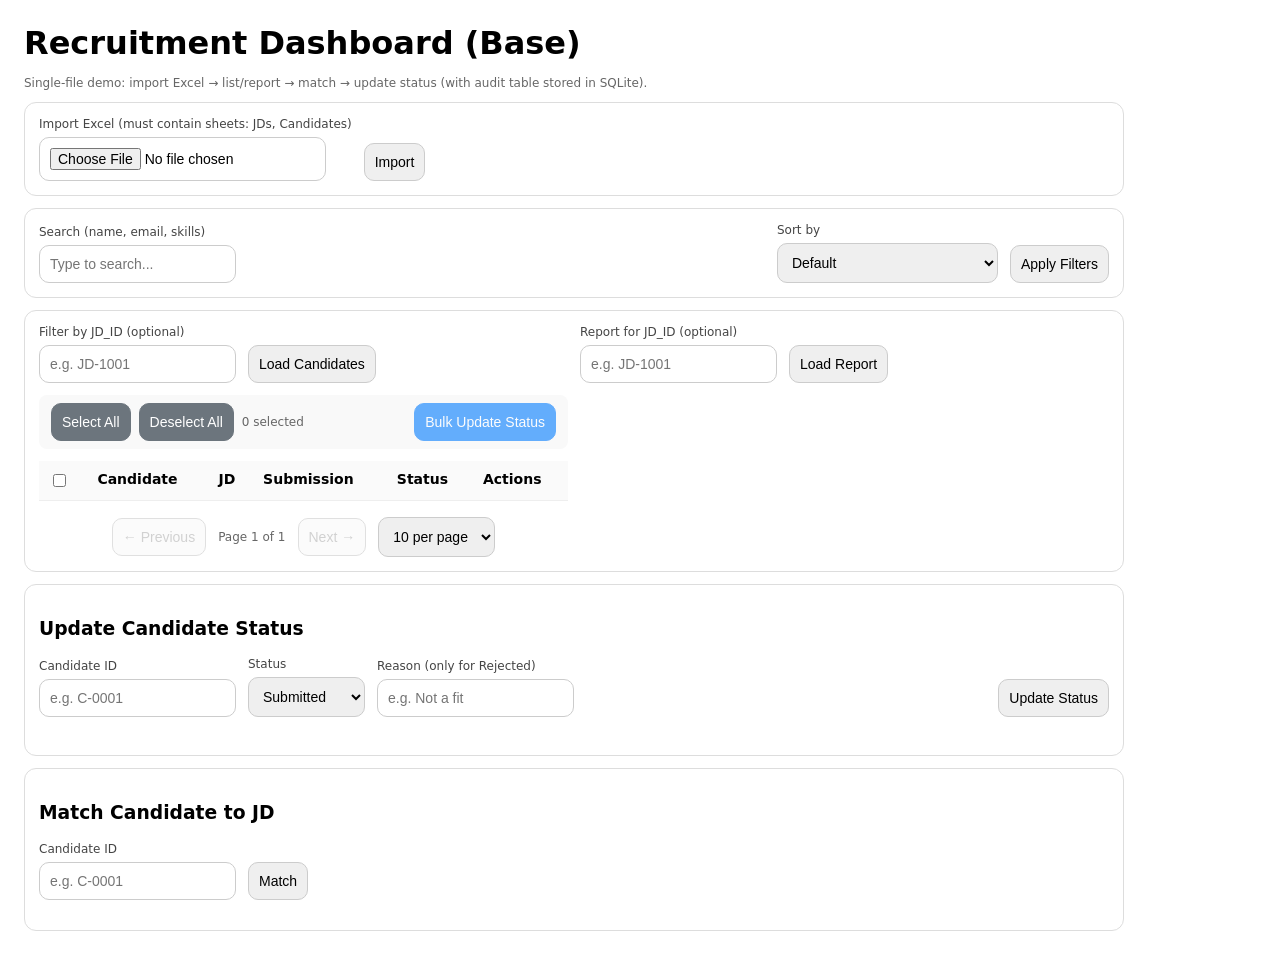
==== commit 11c60b6c: "Merge 44001bf94758ab55bb3267abf952af28044dcf4d into c3a55f15df1797414956714a95ea56e07ce30d4f" ====
--- a/index.html
+++ b/index.html
@@ -3,178 +3,147 @@
 <head>
   <meta charset="utf-8"/>
   <meta name="viewport" content="width=device-width, initial-scale=1"/>
-  <title>Recruitment Dashboard</title>
+  <title>Recruitment Dashboard (Base)</title>
   <link rel="stylesheet" href="styles.css">
 </head>
 <body>
-  <header class="header">
-    <div class="container">
-      <h1>Recruitment Management Dashboard</h1>
-      <p class="header-subtitle">Professional candidate management and matching system</p>
+  <h1>Recruitment Dashboard (Base)</h1>
+  <div class="muted">Single-file demo: import Excel → list/report → match → update status (with audit table stored in SQLite).</div>
+
+  <div class="card">
+    <div class="row">
+      <div>
+        <label>Import Excel (must contain sheets: JDs, Candidates)</label>
+        <input type="file" id="excelFile" accept=".xlsx"/>
+      </div>
+      <button onclick="importExcel()">Import</button>
+      <span id="importResult" class="muted"></span>
     </div>
-  </header>
+  </div>
 
-  <main class="container">
-    <!-- ========== IMPORT SECTION ========== -->
-    <section class="card" id="importSection">
-      <h2>📁 Import Data</h2>
-      <div class="form-group">
-        <label>Excel File (JDs & Candidates sheets)</label>
-        <div class="input-group">
-          <input type="file" id="excelFile" accept=".xlsx"/>
-          <button class="btn btn-primary" onclick="importExcel()">Import</button>
+  <!-- Bug: 搜索框没有防抖功能 -->
+  <div class="card">
+    <div class="row">
+      <div style="flex:1; min-width: 200px;">
+        <label>Search (name, email, skills)</label>
+        <input id="searchBox" placeholder="Type to search..." />
+      </div>
+      <div>
+        <label>Sort by</label>
+        <select id="sortBy">
+          <option value="">Default</option>
+          <option value="date_asc">Submission Date (Old First)</option>
+          <option value="date_desc">Submission Date (New First)</option>
+          <option value="status">Status</option>
+          <option value="id">Candidate ID</option>
+        </select>
+      </div>
+      <button id="applyFiltersBtn" onclick="applyFilters()">Apply Filters</button>
+    </div>
+  </div>
+
+  <div class="card grid2">
+    <div>
+      <div class="row">
+        <div>
+          <label>Filter by JD_ID (optional)</label>
+          <input id="jdFilter" placeholder="e.g. JD-1001"/>
         </div>
-        <span id="importResult" class="message"></span>
+        <button id="loadCandidatesBtn" onclick="loadCandidates()">Load Candidates</button>
       </div>
-    </section>
-
-    <!-- ========== CANDIDATES SECTION ========== -->
-    <section class="card">
-      <h2>👥 Candidates Management</h2>
       
-      <!-- Filters & Search -->
-      <div class="filters-section">
-        <div class="filter-row">
-          <div class="filter-group">
-            <label>Search</label>
-            <input id="searchBox" 
-              type="text" 
-              placeholder="Name, email, or skills..." 
-              oninput="onSearchInput(event)"
-              aria-label="Search candidates"/>
-          </div>
-          <div class="filter-group">
-            <label>JD Filter</label>
-            <input id="jdFilter" placeholder="e.g., JD-1001"/>
-          </div>
-          <div class="filter-group">
-            <label>Sort By</label>
-            <select id="sortBy" onchange="onSortChange(event)">
-              <option value="">None</option>
-              <option value="date_asc">Date (Old First)</option>
-              <option value="date_desc">Date (New First)</option>
-              <option value="status">Status</option>
-              <option value="id">ID</option>
-            </select>
-          </div>
-          <button class="btn btn-secondary" onclick="applyFilters()">Apply Filters</button>
+      <!-- Redesigned button layout for better UX -->
+      <div class="action-bar">
+        <div class="action-group">
+          <button id="selectAllBtn" onclick="selectAll()" class="secondary">Select All</button>
+          <button id="deselectAllBtn" onclick="deselectAll()" class="secondary">Deselect All</button>
+          <span id="selectedCount" class="muted">0 selected</span>
+        </div>
+        <div class="action-group">
+          <button id="bulkUpdateBtn" onclick="bulkUpdate()" class="primary" disabled>Bulk Update Status</button>
         </div>
       </div>
-
-      <!-- Candidates Table -->
-      <div class="table-wrapper">
-        <table id="candTable">
-          <thead>
-            <tr>
-              <th width="40">
-                <input type="checkbox" id="selectAllCheckbox" onchange="toggleSelectAll()" title="Select all on page"/>
-              </th>
-              <th>Candidate</th>
-              <th>JD</th>
-              <th>Submitted</th>
-              <th>Status</th>
-              <th width="120">Actions</th>
-            </tr>
-          </thead>
-          <tbody></tbody>
-        </table>
+      
+      <div id="loadingIndicator" class="loading" style="display:none;">Loading candidates...</div>
+      <div id="emptyState" class="empty-state" style="display:none;">
+        <p>No candidates found matching your criteria.</p>
       </div>
-
-      <!-- Pagination & Selection Controls -->
-      <div class="controls-section">
-        <div class="left-controls">
-          <button class="btn btn-small" onclick="selectAll()">Select All</button>
-          <button class="btn btn-small" onclick="deselectAll()">Deselect All</button>
-          <span id="selectedCount" class="badge">0 selected</span>
-        </div>
-
-        <div class="pagination-controls">
-          <button class="btn btn-small" onclick="prevPage()">← Prev</button>
-          <span id="pageInfo" class="page-info">Page 1 of 1</span>
-          <button class="btn btn-small" onclick="nextPage()">Next →</button>
-          <select id="pageSize" onchange="onPageSizeChange(event)">
-            <option value="10">10 per page</option>
-            <option value="25">25 per page</option>
-            <option value="50">50 per page</option>
-          </select>
-        </div>
+      
+      <table id="candTable">
+        <thead>
+          <tr>
+            <th><input type="checkbox" id="selectAllCheckbox" onclick="toggleSelectAll()"/></th>
+            <th>Candidate</th>
+            <th>JD</th>
+            <th>Submission</th>
+            <th>Status</th>
+            <th>Actions</th>
+          </tr>
+        </thead>
+        <tbody></tbody>
+      </table>
+      
+      <!-- Bug: 分页控制但没有实现 -->
+      <div class="pagination">
+        <button id="prevPageBtn" onclick="prevPage()" disabled>← Previous</button>
+        <span id="pageInfo" class="muted">Page 1 of 1</span>
+        <button id="nextPageBtn" onclick="nextPage()" disabled>Next →</button>
+        <select id="pageSize" onchange="changePageSize()">
+          <option value="10">10 per page</option>
+          <option value="25">25 per page</option>
+          <option value="50">50 per page</option>
+        </select>
       </div>
-    </section>
-
-    <!-- ========== BULK UPDATE SECTION ========== -->
-    <section class="card">
-      <h2>🔄 Bulk Update Status</h2>
-      <div class="form-group">
-        <label>Update selected candidates to:</label>
-        <div class="bulk-form">
-          <select id="bulkStatus">
-            <option>Submitted</option>
-            <option>Interviewing</option>
-            <option>Rejected</option>
-            <option>Accepted</option>
-          </select>
-          <input id="bulkReason" placeholder="Reason (for Rejected)" />
-          <button class="btn btn-primary" onclick="bulkUpdate()" disabled title="Select candidates first">Update Selected</button>
-        </div>
-        <span id="updResult" class="message"></span>
-      </div>
-    </section>
-
-    <!-- ========== MAIN GRID ========== -->
-    <div class="grid-2">
-      <!-- ========== INDIVIDUAL UPDATE ========== -->
-      <section class="card">
-        <h2>✏️ Individual Update</h2>
-        <div class="form-group">
-          <label>Candidate ID</label>
-          <input id="updCandidate" placeholder="e.g., C-0001"/>
-        </div>
-        <div class="form-group">
-          <label>Status</label>
-          <select id="updStatus">
-            <option>Submitted</option>
-            <option>Interviewing</option>
-            <option>Rejected</option>
-            <option>Accepted</option>
-          </select>
-        </div>
-        <div class="form-group">
-          <label>Reason (for Rejected)</label>
-          <input id="updReason" placeholder="e.g., Not a fit"/>
-        </div>
-        <button class="btn btn-primary" onclick="updateStatus()">Update Status</button>
-        <span id="updResult" class="message"></span>
-      </section>
-
-      <!-- ========== MATCH FUNCTIONALITY ========== -->
-      <section class="card">
-        <h2>🎯 Candidate Matching</h2>
-        <div class="form-group">
-          <label>Candidate ID</label>
-          <input id="matchCandidate" placeholder="e.g., C-0001"/>
-        </div>
-        <button class="btn btn-primary" onclick="doMatch()">Show Match Details</button>
-        <div id="matchBox" class="result-box"></div>
-      </section>
     </div>
 
-    <!-- ========== REPORTS SECTION ========== -->
-    <section class="card">
-      <h2>📊 Reports & Analytics</h2>
-      <div class="form-group">
-        <label>Filter by JD (optional)</label>
-        <div class="input-group">
-          <input id="jdReport" placeholder="e.g., JD-1001"/>
-          <button class="btn btn-primary" onclick="loadReport()">Generate Report</button>
+    <div>
+      <div class="row">
+        <div>
+          <label>Report for JD_ID (optional)</label>
+          <input id="jdReport" placeholder="e.g. JD-1001"/>
         </div>
+        <button id="loadReportBtn" onclick="loadReport()">Load Report</button>
       </div>
-      <div id="reportBox" class="result-box"></div>
-    </section>
-  </main>
+      <div id="reportDisplay" class="report-display"></div>
+    </div>
+  </div>
 
-  <footer class="footer">
-    <p>Recruitment Dashboard v2.0 - Enhanced with full search, pagination, bulk actions, and real-time validation</p>
-  </footer>
+  <div class="card">
+    <h3>Update Candidate Status</h3>
+    <div class="row">
+      <div>
+        <label>Candidate ID</label>
+        <input id="updCandidate" placeholder="e.g. C-0001"/>
+      </div>
+      <div>
+        <label>Status</label>
+        <select id="updStatus">
+          <option>Submitted</option>
+          <option>Interviewing</option>
+          <option>Rejected</option>
+          <option>Accepted</option>
+        </select>
+      </div>
+      <div style="flex:1;min-width:280px">
+        <label>Reason (only for Rejected)</label>
+        <input id="updReason" placeholder="e.g. Not a fit"/>
+      </div>
+      <button id="updateStatusBtn" onclick="updateStatus()">Update Status</button>
+    </div>
+    <div id="updResult" class="result-message"></div>
+  </div>
+
+  <div class="card">
+    <h3>Match Candidate to JD</h3>
+    <div class="row">
+      <div>
+        <label>Candidate ID</label>
+        <input id="matchCandidate" placeholder="e.g. C-0001"/>
+      </div>
+      <button id="doMatchBtn" onclick="doMatch()">Match</button>
+    </div>
+    <div id="matchResult" class="match-display"></div>
+  </div>
 
   <script src="script.js"></script>
 </body>
--- a/styles.css
+++ b/styles.css
@@ -1,782 +1,243 @@
-/* ============================================================================
-   Recruitment Dashboard - Professional Styling
-   ============================================================================ */
-
-:root {
-  --primary: #0066cc;
-  --secondary: #666;
-  --success: #009900;
-  --warning: #ffb81c;
-  --danger: #cc0000;
-  --light-bg: #f5f7fa;
-  --border-color: #e0e3e8;
-  --text-dark: #1a1a1a;
-  --text-muted: #666;
-  --shadow: 0 2px 8px rgba(0,0,0,0.08);
-  --shadow-lg: 0 4px 16px rgba(0,0,0,0.12);
-}
-
-/* ============================================================================
-   Global Styles
-   ============================================================================ */
-
-* {
-  box-sizing: border-box;
-}
-
-html, body {
-  margin: 0;
-  padding: 0;
-  height: 100%;
-}
-
 body {
-  font-family: -apple-system, BlinkMacSystemFont, 'Segoe UI', Roboto, 'Helvetica Neue', Arial, sans-serif;
-  background-color: #fafbfc;
-  color: var(--text-dark);
-  line-height: 1.5;
-  min-height: 100vh;
-  display: flex;
-  flex-direction: column;
-}
-
-/* ============================================================================
-   Header
-   ============================================================================ */
-
-.header {
-  background: linear-gradient(135deg, var(--primary) 0%, #0052a3 100%);
-  color: white;
-  padding: 32px 0;
-  box-shadow: var(--shadow-lg);
-  margin-bottom: 32px;
-}
-
-.header h1 {
-  margin: 0 0 8px 0;
-  font-size: 32px;
-  font-weight: 700;
-  letter-spacing: -0.5px;
-}
-
-.header-subtitle {
-  margin: 0;
-  font-size: 14px;
-  opacity: 0.95;
-  font-weight: 400;
-}
-
-/* ============================================================================
-   Container & Layout
-   ============================================================================ */
-
-.container {
-  max-width: 1200px;
-  margin: 0 auto;
-  padding: 0 16px;
-  flex: 1;
-}
-
-.grid-2 {
+  font-family: system-ui, -apple-system, Segoe UI, Roboto, Arial, sans-serif;
+  margin: 24px;
+  max-width: 1100px;
+}
+
+h1 {
+  margin: 0 0 14px 0;
+}
+
+.row {
+  display: flex;
+  gap: 12px;
+  flex-wrap: wrap;
+  align-items: flex-end;
+}
+
+.card {
+  border: 1px solid #ddd;
+  border-radius: 12px;
+  padding: 14px;
+  margin: 12px 0;
+}
+
+label {
+  display: block;
+  font-size: 12px;
+  color: #444;
+  margin-bottom: 6px;
+}
+
+input, select, button {
+  padding: 10px;
+  border-radius: 10px;
+  border: 1px solid #ccc;
+  font-size: 14px;
+}
+
+button {
+  cursor: pointer;
+}
+
+table {
+  border-collapse: collapse;
+  width: 100%;
+  margin-top: 10px;
+}
+
+th, td {
+  border-bottom: 1px solid #eee;
+  padding: 10px;
+  text-align: left;
+  font-size: 14px;
+  vertical-align: top;
+}
+
+th {
+  background: #fafafa;
+}
+
+.muted {
+  color: #666;
+  font-size: 12px;
+}
+
+.pill {
+  display: inline-block;
+  padding: 3px 10px;
+  border-radius: 999px;
+  border: 1px solid #ddd;
+  font-size: 12px;
+}
+
+.status-submitted { background: #e3f2fd; color: #1565c0; border-color: #1565c0; }
+.status-interviewing { background: #fff3e0; color: #f57c00; border-color: #f57c00; }
+.status-rejected { background: #ffebee; color: #c62828; border-color: #c62828; }
+.status-accepted { background: #e8f5e8; color: #2e7d32; border-color: #2e7d32; }
+
+.actions {
+  display: flex;
+  gap: 8px;
+  flex-wrap: wrap;
+}
+
+pre {
+  background: #0b1020;
+  color: #d6e4ff;
+  border-radius: 12px;
+  padding: 12px;
+  overflow: auto;
+}
+
+.grid2 {
   display: grid;
   grid-template-columns: 1fr 1fr;
-  gap: 24px;
-}
-
-@media (max-width: 1024px) {
-  .grid-2 {
-    grid-template-columns: 1fr;
-  }
-}
-
-/* ============================================================================
-   Cards & Sections
-   ============================================================================ */
-
-.card {
-  background: white;
-  border: 1px solid var(--border-color);
-  border-radius: 12px;
-  padding: 24px;
-  margin: 0 0 24px 0;
-  box-shadow: var(--shadow);
-  transition: all 0.2s ease;
-}
-
-.card:hover {
-  box-shadow: var(--shadow-lg);
-  border-color: #d0d6e0;
-}
-
-.card h2 {
-  margin: 0 0 20px 0;
-  font-size: 18px;
-  font-weight: 600;
-  color: var(--text-dark);
-  display: flex;
-  align-items: center;
+  gap: 12px;
+}
+
+.action-bar {
+  display: flex;
+  justify-content: space-between;
+  align-items: center;
+  margin: 12px 0;
+  padding: 8px 12px;
+  background: #f9f9f9;
+  border-radius: 8px;
+}
+
+.action-group {
+  display: flex;
   gap: 8px;
-}
-
-/* ============================================================================
-   Typography
-   ============================================================================ */
-
-label {
-  display: block;
-  font-size: 13px;
-  font-weight: 500;
-  color: var(--text-dark);
-  margin-bottom: 6px;
-  text-transform: uppercase;
-  letter-spacing: 0.3px;
-}
-
-.muted {
-  color: var(--text-muted);
-  font-size: 13px;
-}
-
-.small-text {
-  font-size: 12px;
-}
-
-/* ============================================================================
-   Forms & Inputs
-   ============================================================================ */
-
-.form-group {
-  margin-bottom: 16px;
-}
-
-.form-group:last-child {
-  margin-bottom: 0;
-}
-
-input, select, textarea {
-  display: block;
-  width: 100%;
-  padding: 10px 12px;
-  border: 1px solid var(--border-color);
-  border-radius: 8px;
-  font-size: 14px;
-  font-family: inherit;
-  background: white;
-  color: var(--text-dark);
-  transition: all 0.2s ease;
-}
-
-input:focus, select:focus, textarea:focus {
-  outline: none;
-  border-color: var(--primary);
-  box-shadow: 0 0 0 3px rgba(0, 102, 204, 0.1);
-  background: #fafbfc;
-}
-
-input[type="checkbox"] {
-  width: auto;
+  align-items: center;
+}
+
+button.primary {
+  background: #007bff;
+  color: white;
+  border: 1px solid #007bff;
+}
+
+button.secondary {
+  background: #6c757d;
+  color: white;
+  border: 1px solid #6c757d;
+}
+
+button:disabled {
+  opacity: 0.6;
+  cursor: not-allowed;
+}
+
+.loading {
+  text-align: center;
+  padding: 20px;
+  color: #666;
+}
+
+.empty-state {
+  text-align: center;
+  padding: 40px 20px;
+  color: #666;
+}
+
+.empty-state p {
   margin: 0;
-  vertical-align: middle;
-  cursor: pointer;
-}
-
-input[type="file"] {
-  padding: 8px;
-  cursor: pointer;
-}
-
-/* ============================================================================
-   Input Groups & Multi-field Layouts
-   ============================================================================ */
-
-.input-group {
-  display: flex;
+  font-size: 16px;
+}
+
+.pagination {
+  display: flex;
+  justify-content: center;
+  align-items: center;
   gap: 12px;
-  align-items: flex-end;
-}
-
-.input-group input {
-  flex: 1;
-}
-
-.input-group button {
-  flex-shrink: 0;
-  margin-bottom: 0;
-}
-
-.filter-row {
-  display: grid;
-  grid-template-columns: 2fr 1fr 1fr 1fr;
-  gap: 12px;
-  margin-bottom: 16px;
-}
-
-@media (max-width: 1024px) {
-  .filter-row {
-    grid-template-columns: 1fr;
-  }
-}
-
-.filter-group {
-  display: flex;
-  flex-direction: column;
-}
-
-.filter-group label {
-  margin-bottom: 6px;
-}
-
-.filter-group select,
-.filter-group input {
-  margin: 0;
-}
-
-/* ============================================================================
-   Buttons
-   ============================================================================ */
-
-button {
-  cursor: pointer;
-  font-size: 14px;
-  font-weight: 600;
-  padding: 10px 16px;
-  border: none;
-  border-radius: 8px;
-  transition: all 0.2s ease;
-  display: inline-block;
-  text-align: center;
-  white-space: nowrap;
-  user-select: none;
-}
-
-button:active {
-  transform: translateY(1px);
-}
-
-button:disabled {
-  opacity: 0.5;
-  cursor: not-allowed;
-}
-
-/* Button Variants */
-
-.btn {
-  color: white;
-  background: var(--primary);
-  border: 1px solid var(--primary);
-}
-
-.btn:hover:not(:disabled) {
-  background: #0052a3;
-  border-color: #0052a3;
-  box-shadow: var(--shadow);
-}
-
-.btn-primary {
-  background: var(--primary);
-  border-color: var(--primary);
-  color: white;
-}
-
-.btn-primary:hover:not(:disabled) {
-  background: #0052a3;
-}
-
-.btn-secondary {
-  background: var(--light-bg);
-  color: var(--text-dark);
-  border: 1px solid var(--border-color);
-}
-
-.btn-secondary:hover:not(:disabled) {
-  background: #eff2f5;
-  border-color: #d0d6e0;
-}
-
-.btn-small {
+  margin-top: 16px;
+}
+
+.result-message {
+  margin-top: 8px;
   padding: 8px 12px;
-  font-size: 13px;
-  font-weight: 500;
-}
-
-/* ============================================================================
-   Bulk Form Layout
-   ============================================================================ */
-
-.bulk-form {
-  display: grid;
-  grid-template-columns: 1fr 2fr 1fr;
-  gap: 12px;
-  align-items: flex-end;
-}
-
-@media (max-width: 768px) {
-  .bulk-form {
-    grid-template-columns: 1fr;
-  }
-}
-
-/* ============================================================================
-   Tables
-   ============================================================================ */
-
-.table-wrapper {
-  overflow-x: auto;
-  margin: 20px 0;
-  border-radius: 8px;
-  border: 1px solid var(--border-color);
-}
-
-table {
-  width: 100%;
-  border-collapse: collapse;
-  background: white;
-  font-size: 14px;
-}
-
-thead {
-  background: var(--light-bg);
-  border-bottom: 2px solid var(--border-color);
-}
-
-th {
-  padding: 12px;
-  text-align: left;
-  font-weight: 600;
-  color: var(--text-dark);
-  font-size: 13px;
-  text-transform: uppercase;
-  letter-spacing: 0.3px;
-}
-
-td {
-  padding: 12px;
-  border-bottom: 1px solid var(--border-color);
-  vertical-align: top;
-}
-
-tbody tr {
-  transition: background-color 0.2s;
-}
-
-tbody tr:hover {
-  background-color: #fafbfc;
-}
-
-tbody tr:last-child td {
-  border-bottom: none;
-}
-
-/* ============================================================================
-   Status Badges & Pills
-   ============================================================================ */
-
-.status-badge {
-  display: inline-block;
-  padding: 4px 12px;
-  border-radius: 20px;
-  font-size: 12px;
-  font-weight: 600;
-  text-align: center;
-  white-space: nowrap;
-}
-
-.pill {
-  display: inline-block;
-  padding: 4px 12px;
-  background: var(--light-bg);
-  border: 1px solid var(--border-color);
-  border-radius: 16px;
-  font-size: 12px;
-  color: var(--text-dark);
-  font-weight: 500;
-}
-
-/* ============================================================================
-   Actions Cell
-   ============================================================================ */
-
-.actions {
-  display: flex;
-  gap: 6px;
-  flex-wrap: wrap;
-}
-
-.actions button {
-  padding: 6px 10px;
-  font-size: 12px;
-  margin: 0;
-}
-
-/* ============================================================================
-   Controls Section
-   ============================================================================ */
-
-.controls-section {
-  display: flex;
-  justify-content: space-between;
-  align-items: center;
-  gap: 16px;
+  border-radius: 4px;
+  font-size: 14px;
+}
+
+.result-message.success {
+  background: #d4edda;
+  color: #155724;
+  border: 1px solid #c3e6cb;
+}
+
+.result-message.error {
+  background: #f8d7da;
+  color: #721c24;
+  border: 1px solid #f5c6cb;
+}
+
+.match-display, .report-display {
   margin-top: 16px;
-  padding: 16px 0;
-  border-top: 1px solid var(--border-color);
-}
-
-.left-controls {
-  display: flex;
-  gap: 8px;
-  align-items: center;
-  flex-wrap: wrap;
-}
-
-.pagination-controls {
-  display: flex;
-  gap: 8px;
-  align-items: center;
-  flex-wrap: wrap;
-}
-
-.page-info {
-  padding: 0 8px;
-  font-size: 13px;
-  font-weight: 500;
-  color: var(--text-muted);
-  white-space: nowrap;
-}
-
-.badge {
-  display: inline-block;
-  background: var(--primary);
-  color: white;
-  padding: 4px 12px;
-  border-radius: 12px;
-  font-size: 12px;
-  font-weight: 600;
-  white-space: nowrap;
-}
-
-#pageSize {
-  width: auto;
-  margin: 0;
-}
-
-/* ============================================================================
-   Filters Section
-   ============================================================================ */
-
-.filters-section {
-  background: var(--light-bg);
-  padding: 16px;
-  border-radius: 8px;
-  margin-bottom: 16px;
-}
-
-.filter-row button {
-  margin-bottom: 0;
-}
-
-/* ============================================================================
-   Messages & Results
-   ============================================================================ */
-
-.message {
-  display: block;
-  margin-top: 8px;
-  font-size: 13px;
-  font-weight: 500;
-  min-height: 18px;
-}
-
-.result-box {
-  background: var(--light-bg);
-  border: 1px solid var(--border-color);
-  border-radius: 8px;
-  padding: 16px;
-  margin-top: 16px;
-  min-height: 120px;
-  max-height: 600px;
-  overflow-y: auto;
-  font-size: 13px;
-  line-height: 1.6;
-}
-
-/* ============================================================================
-   Match Result Styling
-   ============================================================================ */
-
-.match-result {
-  background: white;
-}
-
-.match-result h3 {
-  margin: 0 0 12px 0;
-  font-size: 16px;
-  color: var(--text-dark);
-}
-
-.match-result > p {
+}
+
+.match-score {
+  font-size: 24px;
+  font-weight: bold;
   margin: 8px 0;
-  font-size: 13px;
-  color: var(--text-muted);
-}
-
-.score-section {
-  background: var(--light-bg);
-  padding: 16px;
-  border-radius: 8px;
-  margin: 16px 0;
-}
-
-.score-section b {
-  display: block;
-  margin-bottom: 12px;
-  color: var(--text-dark);
 }
 
 .progress-bar {
   width: 100%;
-  height: 24px;
-  background: #e0e3e8;
-  border-radius: 12px;
+  height: 20px;
+  background: #e9ecef;
+  border-radius: 10px;
   overflow: hidden;
-  margin-bottom: 12px;
+  margin: 8px 0;
 }
 
 .progress-fill {
   height: 100%;
-  display: flex;
-  align-items: center;
-  justify-content: center;
+  background: #28a745;
+  transition: width 0.3s ease;
+}
+
+.skill-list {
+  display: flex;
+  flex-wrap: wrap;
+  gap: 4px;
+  margin: 8px 0;
+}
+
+.skill-tag {
+  background: #e9ecef;
+  padding: 2px 8px;
+  border-radius: 12px;
+  font-size: 12px;
+}
+
+.chart-container {
+  margin: 16px 0;
+}
+
+.chart-bar {
+  display: flex;
+  align-items: center;
+  margin: 4px 0;
+}
+
+.chart-label {
+  width: 120px;
+  font-size: 14px;
+}
+
+.chart-bar-fill {
+  flex: 1;
+  height: 24px;
+  background: #007bff;
+  border-radius: 4px;
+  margin: 0 8px;
+  display: flex;
+  align-items: center;
+  justify-content: flex-end;
+  padding-right: 8px;
   color: white;
-  font-size: 11px;
-  font-weight: 600;
-  transition: width 0.4s ease;
-}
-
-.explain-section {
-  background: var(--light-bg);
-  padding: 12px;
-  border-radius: 6px;
-  margin: 12px 0;
-}
-
-.explain-section b {
-  display: block;
-  margin-bottom: 8px;
-  color: var(--text-dark);
-}
-
-.explain-section ul {
-  margin: 0;
-  padding-left: 20px;
-  font-size: 13px;
-}
-
-.explain-section li {
-  margin: 4px 0;
-  color: var(--text-muted);
-}
-
-/* ============================================================================
-   Reports & Analytics
-   ============================================================================ */
-
-.report-container {
-  background: white;
-}
-
-.report-container h3 {
-  margin: 0 0 16px 0;
-  font-size: 16px;
-  color: var(--text-dark);
-}
-
-.chart-section {
-  margin-bottom: 24px;
-  padding-bottom: 16px;
-  border-bottom: 1px solid var(--border-color);
-}
-
-.chart-section:last-child {
-  border-bottom: none;
-  margin-bottom: 0;
-  padding-bottom: 0;
-}
-
-.chart-section b {
-  display: block;
-  margin-bottom: 12px;
-  color: var(--text-dark);
-  font-size: 14px;
-}
-
-.status-chart {
-  display: flex;
-  flex-direction: column;
-  gap: 10px;
-}
-
-.chart-item {
-  display: flex;
-  align-items: center;
-  gap: 12px;
-}
-
-.chart-bar {
-  min-width: 0;
-  height: 28px;
-  border-radius: 4px;
-  transition: all 0.3s ease;
-  box-shadow: var(--shadow);
-}
-
-.chart-bar:hover {
-  box-shadow: var(--shadow-lg);
-  opacity: 0.9;
-}
-
-.chart-label {
-  font-size: 13px;
-  color: var(--text-muted);
-  white-space: nowrap;
-  min-width: 120px;
-}
-
-.trend-table {
-  display: flex;
-  flex-direction: column;
-  gap: 8px;
-}
-
-.trend-row {
-  display: flex;
-  justify-content: space-between;
-  align-items: center;
-  padding: 8px 0;
-  border-bottom: 1px solid var(--border-color);
-  font-size: 13px;
-}
-
-.trend-row:last-child {
-  border-bottom: none;
-}
-
-.trend-date {
-  font-weight: 500;
-  color: var(--text-dark);
-}
-
-.trend-count {
-  background: var(--light-bg);
-  padding: 2px 8px;
-  border-radius: 4px;
-  color: var(--primary);
-  font-weight: 600;
-}
-
-/* ============================================================================
-   Loading Spinner
-   ============================================================================ */
-
-.spinner {
-  display: inline-block;
-  width: 14px;
-  height: 14px;
-  border: 2px solid var(--border-color);
-  border-top-color: var(--primary);
-  border-radius: 50%;
-  animation: spin 0.8s linear infinite;
-  margin-left: 8px;
-  vertical-align: middle;
-}
-
-@keyframes spin {
-  to { transform: rotate(360deg); }
-}
-
-/* ============================================================================
-   Footer
-   ============================================================================ */
-
-.footer {
-  margin-top: 40px;
-  padding: 20px;
-  background: var(--light-bg);
-  border-top: 1px solid var(--border-color);
-  text-align: center;
-  font-size: 12px;
-  color: var(--text-muted);
-}
-
-/* ============================================================================
-   Responsive Design
-   ============================================================================ */
-
-@media (max-width: 768px) {
-  .container {
-    padding: 0 12px;
-  }
-
-  .card {
-    padding: 16px;
-  }
-
-  .header {
-    padding: 20px 0;
-    margin-bottom: 20px;
-  }
-
-  .header h1 {
-    font-size: 24px;
-  }
-
-  .header-subtitle {
-    font-size: 13px;
-  }
-
-  table {
-    font-size: 12px;
-  }
-
-  th, td {
-    padding: 8px;
-  }
-
-  .filter-row {
-    grid-template-columns: 1fr;
-  }
-
-  .controls-section {
-    flex-direction: column;
-    align-items: stretch;
-  }
-
-  .left-controls,
-  .pagination-controls {
-    justify-content: center;
-  }
-
-  .actions {
-    flex-direction: column;
-  }
-
-  .actions button {
-    width: 100%;
-  }
-
-  button {
-    width: 100%;
-  }
-
-  .bulk-form {
-    grid-template-columns: 1fr;
-  }
-
-  #pageSize {
-    width: 100%;
-  }
-
-  .grid-2 {
-    grid-template-columns: 1fr;
-  }
-}
+  font-size: 12px;
+  font-weight: bold;
+}
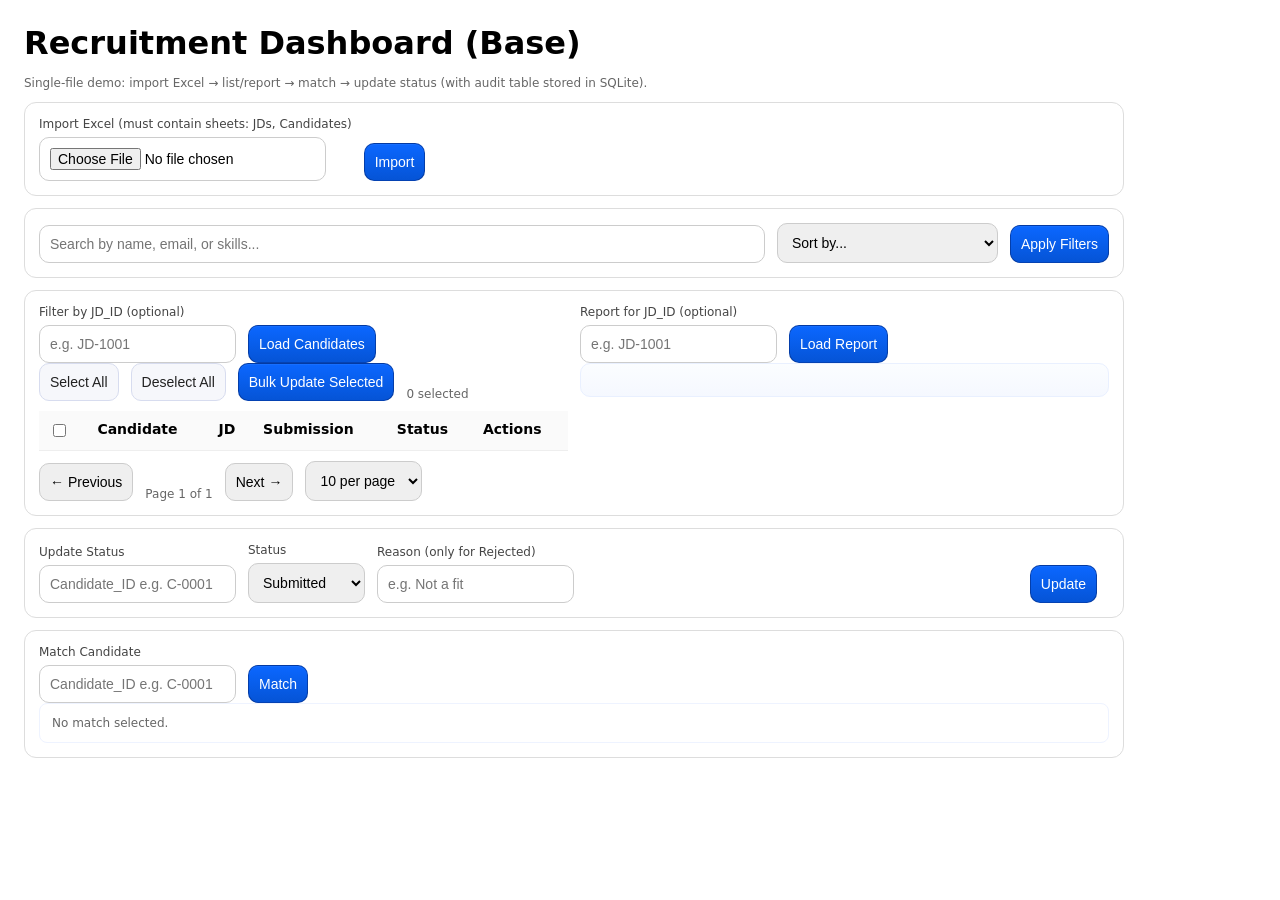
==== commit 3cfa5503: "Merge 5cbd996c69746f53f6b0832cf3eef1573cf250c8 into c3a55f15df1797414956714a95ea56e07ce30d4f" ====
--- a/index.html
+++ b/index.html
@@ -16,7 +16,7 @@
         <label>Import Excel (must contain sheets: JDs, Candidates)</label>
         <input type="file" id="excelFile" accept=".xlsx"/>
       </div>
-      <button onclick="importExcel()">Import</button>
+      <button class="primary" onclick="importExcel()">Import</button>
       <span id="importResult" class="muted"></span>
     </div>
   </div>
@@ -24,21 +24,15 @@
   <!-- Bug: 搜索框没有防抖功能 -->
   <div class="card">
     <div class="row">
-      <div style="flex:1; min-width: 200px;">
-        <label>Search (name, email, skills)</label>
-        <input id="searchBox" placeholder="Type to search..." />
-      </div>
-      <div>
-        <label>Sort by</label>
-        <select id="sortBy">
-          <option value="">Default</option>
-          <option value="date_asc">Submission Date (Old First)</option>
-          <option value="date_desc">Submission Date (New First)</option>
-          <option value="status">Status</option>
-          <option value="id">Candidate ID</option>
-        </select>
-      </div>
-      <button id="applyFiltersBtn" onclick="applyFilters()">Apply Filters</button>
+      <input id="searchBox" placeholder="Search by name, email, or skills..." style="flex:1"/>
+      <select id="sortBy">
+        <option value="">Sort by...</option>
+        <option value="date_asc">Submission Date (Old First)</option>
+        <option value="date_desc">Submission Date (New First)</option>
+        <option value="status">Status</option>
+        <option value="id">Candidate ID</option>
+      </select>
+      <button class="primary" onclick="loadCandidates()">Apply Filters</button>
     </div>
   </div>
 
@@ -49,24 +43,14 @@
           <label>Filter by JD_ID (optional)</label>
           <input id="jdFilter" placeholder="e.g. JD-1001"/>
         </div>
-        <button id="loadCandidatesBtn" onclick="loadCandidates()">Load Candidates</button>
+        <button class="primary" onclick="loadCandidates()">Load Candidates</button>
       </div>
-      
-      <!-- Redesigned button layout for better UX -->
-      <div class="action-bar">
-        <div class="action-group">
-          <button id="selectAllBtn" onclick="selectAll()" class="secondary">Select All</button>
-          <button id="deselectAllBtn" onclick="deselectAll()" class="secondary">Deselect All</button>
-          <span id="selectedCount" class="muted">0 selected</span>
-        </div>
-        <div class="action-group">
-          <button id="bulkUpdateBtn" onclick="bulkUpdate()" class="primary" disabled>Bulk Update Status</button>
-        </div>
-      </div>
-      
-      <div id="loadingIndicator" class="loading" style="display:none;">Loading candidates...</div>
-      <div id="emptyState" class="empty-state" style="display:none;">
-        <p>No candidates found matching your criteria.</p>
+      <!-- Bug: 批量操作 UI 但后端支持不完整 -->
+      <div class="row" style="margin-bottom: 10px">
+        <button class="secondary" onclick="selectAll()">Select All</button>
+        <button class="secondary" onclick="deselectAll()">Deselect All</button>
+        <button class="primary" onclick="bulkUpdate()">Bulk Update Selected</button>
+        <span id="selectedCount" class="muted">0 selected</span>
       </div>
       
       <table id="candTable">
@@ -84,11 +68,11 @@
       </table>
       
       <!-- Bug: 分页控制但没有实现 -->
-      <div class="pagination">
-        <button id="prevPageBtn" onclick="prevPage()" disabled>← Previous</button>
+      <div class="row" style="margin-top: 10px">
+        <button onclick="prevPage()">← Previous</button>
         <span id="pageInfo" class="muted">Page 1 of 1</span>
-        <button id="nextPageBtn" onclick="nextPage()" disabled>Next →</button>
-        <select id="pageSize" onchange="changePageSize()">
+        <button onclick="nextPage()">Next →</button>
+        <select id="pageSize">
           <option value="10">10 per page</option>
           <option value="25">25 per page</option>
           <option value="50">50 per page</option>
@@ -102,18 +86,22 @@
           <label>Report for JD_ID (optional)</label>
           <input id="jdReport" placeholder="e.g. JD-1001"/>
         </div>
-        <button id="loadReportBtn" onclick="loadReport()">Load Report</button>
+        <button class="primary" onclick="loadReport()">Load Report</button>
+        <div id="reportMeta" class="muted" style="margin-left:8px"></div>
       </div>
-      <div id="reportDisplay" class="report-display"></div>
+
+      <div id="reportBox" class="reportBox">
+        <div id="statusSummary"></div>
+        <div id="submissionTrend" class="muted" style="margin-top:8px;font-size:13px"></div>
+      </div>
     </div>
   </div>
 
   <div class="card">
-    <h3>Update Candidate Status</h3>
     <div class="row">
       <div>
-        <label>Candidate ID</label>
-        <input id="updCandidate" placeholder="e.g. C-0001"/>
+        <label>Update Status</label>
+        <input id="updCandidate" placeholder="Candidate_ID e.g. C-0001"/>
       </div>
       <div>
         <label>Status</label>
@@ -128,21 +116,22 @@
         <label>Reason (only for Rejected)</label>
         <input id="updReason" placeholder="e.g. Not a fit"/>
       </div>
-      <button id="updateStatusBtn" onclick="updateStatus()">Update Status</button>
+      <button class="primary" onclick="updateStatus()">Update</button>
+      <span id="updSpinner" style="display:none;margin-left:8px">⏳</span>
+      <span id="updResult" class="muted"></span>
     </div>
-    <div id="updResult" class="result-message"></div>
   </div>
 
   <div class="card">
-    <h3>Match Candidate to JD</h3>
     <div class="row">
       <div>
-        <label>Candidate ID</label>
-        <input id="matchCandidate" placeholder="e.g. C-0001"/>
+        <label>Match Candidate</label>
+        <input id="matchCandidate" placeholder="Candidate_ID e.g. C-0001"/>
       </div>
-      <button id="doMatchBtn" onclick="doMatch()">Match</button>
+      <button class="primary" onclick="doMatch()">Match</button>
+      <div id="matchMsg" class="muted" style="margin-left:8px"></div>
     </div>
-    <div id="matchResult" class="match-display"></div>
+    <div id="matchBox" class="matchBox muted" style="padding:12px">No match selected.</div>
   </div>
 
   <script src="script.js"></script>
--- a/styles.css
+++ b/styles.css
@@ -40,6 +40,37 @@
   cursor: pointer;
 }
 
+/* Button variants to improve hierarchy and layout */
+button.primary {
+  background: linear-gradient(180deg,#0b67ff,#0554d6);
+  color: #fff;
+  border: 1px solid rgba(3,43,128,0.6);
+  box-shadow: 0 1px 0 rgba(255,255,255,0.05) inset;
+}
+button.secondary {
+  background: #f6f7fb;
+  color: #222;
+  border: 1px solid #d7dcef;
+}
+
+/* Status pill colors */
+.pill.status-Submitted { background: #e8f0ff; color:#1b4ed6; border-color: rgba(27,78,214,0.15)}
+.pill.status-Interviewing { background: #fff7e6; color:#a86b00; border-color: rgba(168,107,0,0.12)}
+.pill.status-Rejected { background: #ffecec; color:#b60000; border-color: rgba(182,0,0,0.12)}
+.pill.status-Accepted { background: #ecffef; color:#04660f; border-color: rgba(4,102,15,0.12)}
+
+.reportBox {
+  background: linear-gradient(180deg,#fbfdff,#f5f8ff);
+  border: 1px solid #e9f0ff;
+  padding: 12px;
+  border-radius: 10px;
+}
+.matchBox { background: #fff; border:1px solid #eef3ff; border-radius:8px }
+
+/* Simple progress bar used in match view */
+.progress { height: 12px; background: #eef2ff; border-radius: 8px; overflow: hidden; margin-top:6px }
+.progress .fill { height: 12px; background: linear-gradient(90deg,#2b8cff,#0b67ff); width: 0%; }
+
 table {
   border-collapse: collapse;
   width: 100%;
@@ -71,11 +102,6 @@
   font-size: 12px;
 }
 
-.status-submitted { background: #e3f2fd; color: #1565c0; border-color: #1565c0; }
-.status-interviewing { background: #fff3e0; color: #f57c00; border-color: #f57c00; }
-.status-rejected { background: #ffebee; color: #c62828; border-color: #c62828; }
-.status-accepted { background: #e8f5e8; color: #2e7d32; border-color: #2e7d32; }
-
 .actions {
   display: flex;
   gap: 8px;
@@ -96,148 +122,8 @@
   gap: 12px;
 }
 
-.action-bar {
-  display: flex;
-  justify-content: space-between;
-  align-items: center;
-  margin: 12px 0;
-  padding: 8px 12px;
-  background: #f9f9f9;
-  border-radius: 8px;
+@media (max-width: 900px) {
+  .grid2 {
+    grid-template-columns: 1fr;
+  }
 }
-
-.action-group {
-  display: flex;
-  gap: 8px;
-  align-items: center;
-}
-
-button.primary {
-  background: #007bff;
-  color: white;
-  border: 1px solid #007bff;
-}
-
-button.secondary {
-  background: #6c757d;
-  color: white;
-  border: 1px solid #6c757d;
-}
-
-button:disabled {
-  opacity: 0.6;
-  cursor: not-allowed;
-}
-
-.loading {
-  text-align: center;
-  padding: 20px;
-  color: #666;
-}
-
-.empty-state {
-  text-align: center;
-  padding: 40px 20px;
-  color: #666;
-}
-
-.empty-state p {
-  margin: 0;
-  font-size: 16px;
-}
-
-.pagination {
-  display: flex;
-  justify-content: center;
-  align-items: center;
-  gap: 12px;
-  margin-top: 16px;
-}
-
-.result-message {
-  margin-top: 8px;
-  padding: 8px 12px;
-  border-radius: 4px;
-  font-size: 14px;
-}
-
-.result-message.success {
-  background: #d4edda;
-  color: #155724;
-  border: 1px solid #c3e6cb;
-}
-
-.result-message.error {
-  background: #f8d7da;
-  color: #721c24;
-  border: 1px solid #f5c6cb;
-}
-
-.match-display, .report-display {
-  margin-top: 16px;
-}
-
-.match-score {
-  font-size: 24px;
-  font-weight: bold;
-  margin: 8px 0;
-}
-
-.progress-bar {
-  width: 100%;
-  height: 20px;
-  background: #e9ecef;
-  border-radius: 10px;
-  overflow: hidden;
-  margin: 8px 0;
-}
-
-.progress-fill {
-  height: 100%;
-  background: #28a745;
-  transition: width 0.3s ease;
-}
-
-.skill-list {
-  display: flex;
-  flex-wrap: wrap;
-  gap: 4px;
-  margin: 8px 0;
-}
-
-.skill-tag {
-  background: #e9ecef;
-  padding: 2px 8px;
-  border-radius: 12px;
-  font-size: 12px;
-}
-
-.chart-container {
-  margin: 16px 0;
-}
-
-.chart-bar {
-  display: flex;
-  align-items: center;
-  margin: 4px 0;
-}
-
-.chart-label {
-  width: 120px;
-  font-size: 14px;
-}
-
-.chart-bar-fill {
-  flex: 1;
-  height: 24px;
-  background: #007bff;
-  border-radius: 4px;
-  margin: 0 8px;
-  display: flex;
-  align-items: center;
-  justify-content: flex-end;
-  padding-right: 8px;
-  color: white;
-  font-size: 12px;
-  font-weight: bold;
-}
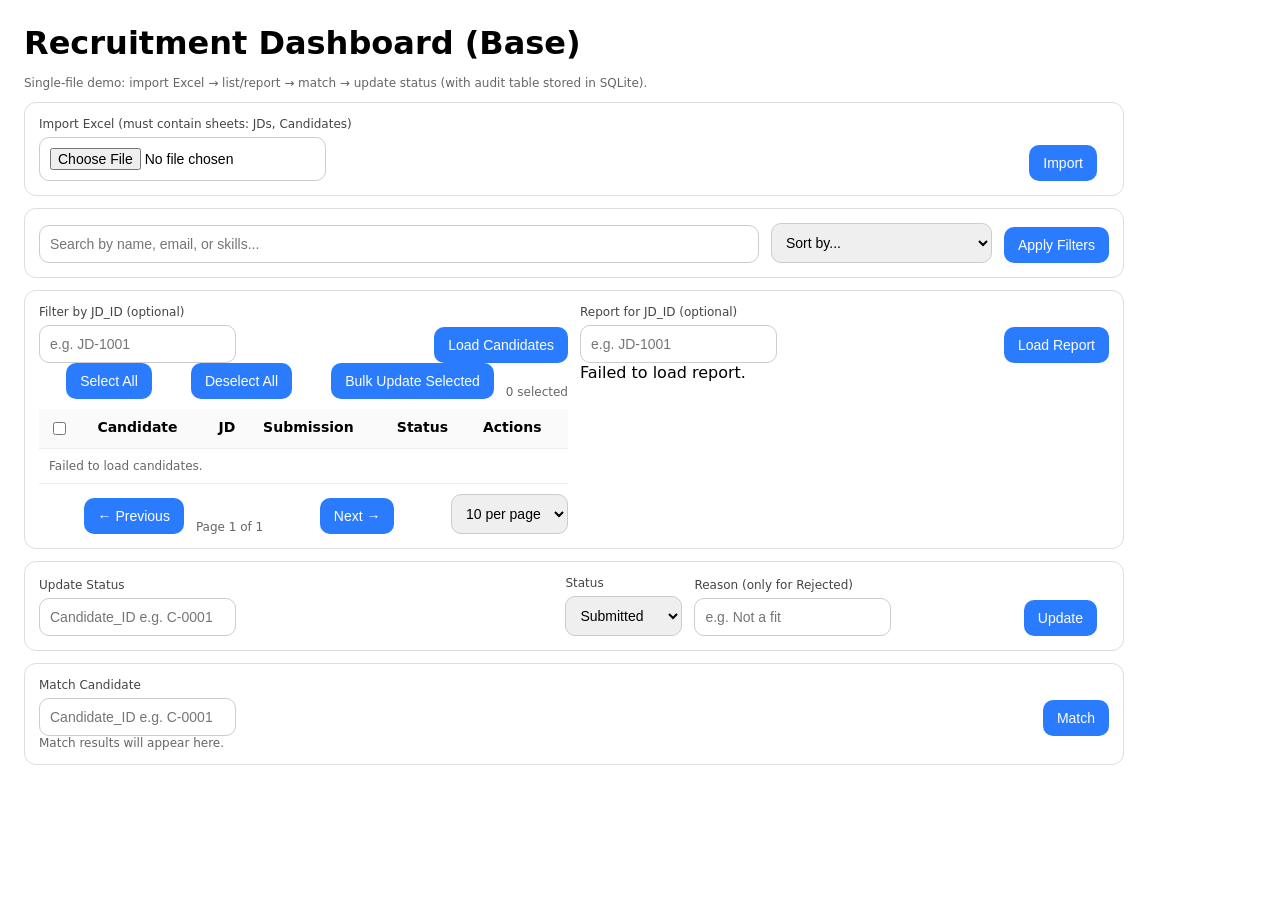
==== commit 57cbf9e0: "Merge 149305109928b51d6980166fbcf11a7014f49328 into c3a55f15df1797414956714a95ea56e07ce30d4f" ====
--- a/index.html
+++ b/index.html
@@ -16,7 +16,7 @@
         <label>Import Excel (must contain sheets: JDs, Candidates)</label>
         <input type="file" id="excelFile" accept=".xlsx"/>
       </div>
-      <button class="primary" onclick="importExcel()">Import</button>
+      <button onclick="importExcel()">Import</button>
       <span id="importResult" class="muted"></span>
     </div>
   </div>
@@ -32,7 +32,7 @@
         <option value="status">Status</option>
         <option value="id">Candidate ID</option>
       </select>
-      <button class="primary" onclick="loadCandidates()">Apply Filters</button>
+      <button onclick="loadCandidates()">Apply Filters</button>
     </div>
   </div>
 
@@ -43,13 +43,13 @@
           <label>Filter by JD_ID (optional)</label>
           <input id="jdFilter" placeholder="e.g. JD-1001"/>
         </div>
-        <button class="primary" onclick="loadCandidates()">Load Candidates</button>
+        <button onclick="loadCandidates()">Load Candidates</button>
       </div>
       <!-- Bug: 批量操作 UI 但后端支持不完整 -->
       <div class="row" style="margin-bottom: 10px">
-        <button class="secondary" onclick="selectAll()">Select All</button>
-        <button class="secondary" onclick="deselectAll()">Deselect All</button>
-        <button class="primary" onclick="bulkUpdate()">Bulk Update Selected</button>
+        <button onclick="selectAll()">Select All</button>
+        <button onclick="deselectAll()">Deselect All</button>
+        <button onclick="bulkUpdate()">Bulk Update Selected</button>
         <span id="selectedCount" class="muted">0 selected</span>
       </div>
       
@@ -86,14 +86,9 @@
           <label>Report for JD_ID (optional)</label>
           <input id="jdReport" placeholder="e.g. JD-1001"/>
         </div>
-        <button class="primary" onclick="loadReport()">Load Report</button>
-        <div id="reportMeta" class="muted" style="margin-left:8px"></div>
+        <button onclick="loadReport()">Load Report</button>
       </div>
-
-      <div id="reportBox" class="reportBox">
-        <div id="statusSummary"></div>
-        <div id="submissionTrend" class="muted" style="margin-top:8px;font-size:13px"></div>
-      </div>
+      <div id="reportBox" class="report-box"><div class="muted">Report will render here.</div></div>
     </div>
   </div>
 
@@ -116,8 +111,7 @@
         <label>Reason (only for Rejected)</label>
         <input id="updReason" placeholder="e.g. Not a fit"/>
       </div>
-      <button class="primary" onclick="updateStatus()">Update</button>
-      <span id="updSpinner" style="display:none;margin-left:8px">⏳</span>
+      <button onclick="updateStatus()">Update</button>
       <span id="updResult" class="muted"></span>
     </div>
   </div>
@@ -128,10 +122,9 @@
         <label>Match Candidate</label>
         <input id="matchCandidate" placeholder="Candidate_ID e.g. C-0001"/>
       </div>
-      <button class="primary" onclick="doMatch()">Match</button>
-      <div id="matchMsg" class="muted" style="margin-left:8px"></div>
+      <button onclick="doMatch()">Match</button>
     </div>
-    <div id="matchBox" class="matchBox muted" style="padding:12px">No match selected.</div>
+    <div id="matchBox" class="match-box"><div class="muted">Match results will appear here.</div></div>
   </div>
 
   <script src="script.js"></script>
--- a/styles.css
+++ b/styles.css
@@ -38,43 +38,43 @@
 
 button {
   cursor: pointer;
-}
-
-/* Button variants to improve hierarchy and layout */
-button.primary {
-  background: linear-gradient(180deg,#0b67ff,#0554d6);
+  border: none;
+  background: #2b7bff;
   color: #fff;
-  border: 1px solid rgba(3,43,128,0.6);
-  box-shadow: 0 1px 0 rgba(255,255,255,0.05) inset;
-}
-button.secondary {
-  background: #f6f7fb;
-  color: #222;
-  border: 1px solid #d7dcef;
-}
-
-/* Status pill colors */
-.pill.status-Submitted { background: #e8f0ff; color:#1b4ed6; border-color: rgba(27,78,214,0.15)}
-.pill.status-Interviewing { background: #fff7e6; color:#a86b00; border-color: rgba(168,107,0,0.12)}
-.pill.status-Rejected { background: #ffecec; color:#b60000; border-color: rgba(182,0,0,0.12)}
-.pill.status-Accepted { background: #ecffef; color:#04660f; border-color: rgba(4,102,15,0.12)}
-
-.reportBox {
-  background: linear-gradient(180deg,#fbfdff,#f5f8ff);
-  border: 1px solid #e9f0ff;
-  padding: 12px;
+  padding: 10px 14px;
   border-radius: 10px;
 }
-.matchBox { background: #fff; border:1px solid #eef3ff; border-radius:8px }
-
-/* Simple progress bar used in match view */
-.progress { height: 12px; background: #eef2ff; border-radius: 8px; overflow: hidden; margin-top:6px }
-.progress .fill { height: 12px; background: linear-gradient(90deg,#2b8cff,#0b67ff); width: 0%; }
+button.btn-small {
+  padding: 6px 10px;
+  background: #f4f6f9;
+  color: #111;
+  border: 1px solid #dfe6f2;
+}
 
 table {
   border-collapse: collapse;
   width: 100%;
   margin-top: 10px;
+}
+
+/* Status badge colors */
+.status-badge.status-submitted { background: #e7f0ff; color: #0b63ff; border: 1px solid rgba(43,123,255,0.15); }
+.status-badge.status-interviewing { background: #fff7e5; color: #b57f00; border: 1px solid rgba(246,201,69,0.15); }
+.status-badge.status-rejected { background: #ffecec; color: #c5292a; border: 1px solid rgba(255,90,95,0.15); }
+.status-badge.status-accepted { background: #eaffef; color: #0b9b3b; border: 1px solid rgba(51,204,102,0.15); }
+
+/* Progress bar */
+.progress { background: #f1f4f8; border-radius: 6px; height: 10px; overflow: hidden; }
+.progress-bar { height: 10px; background: linear-gradient(90deg,#2b7bff,#7ac0ff); border-radius: 6px; }
+
+.inline-error { color: #c5292a; font-size: 13px; }
+
+/* Improve button grouping in controls */
+.row > button, .row > select { margin-left: auto; }
+.row > div:first-child { flex: 1 1 auto; }
+
+@media (max-width: 900px) {
+  .row > button, .row > select { margin-left: 0; }
 }
 
 th, td {
